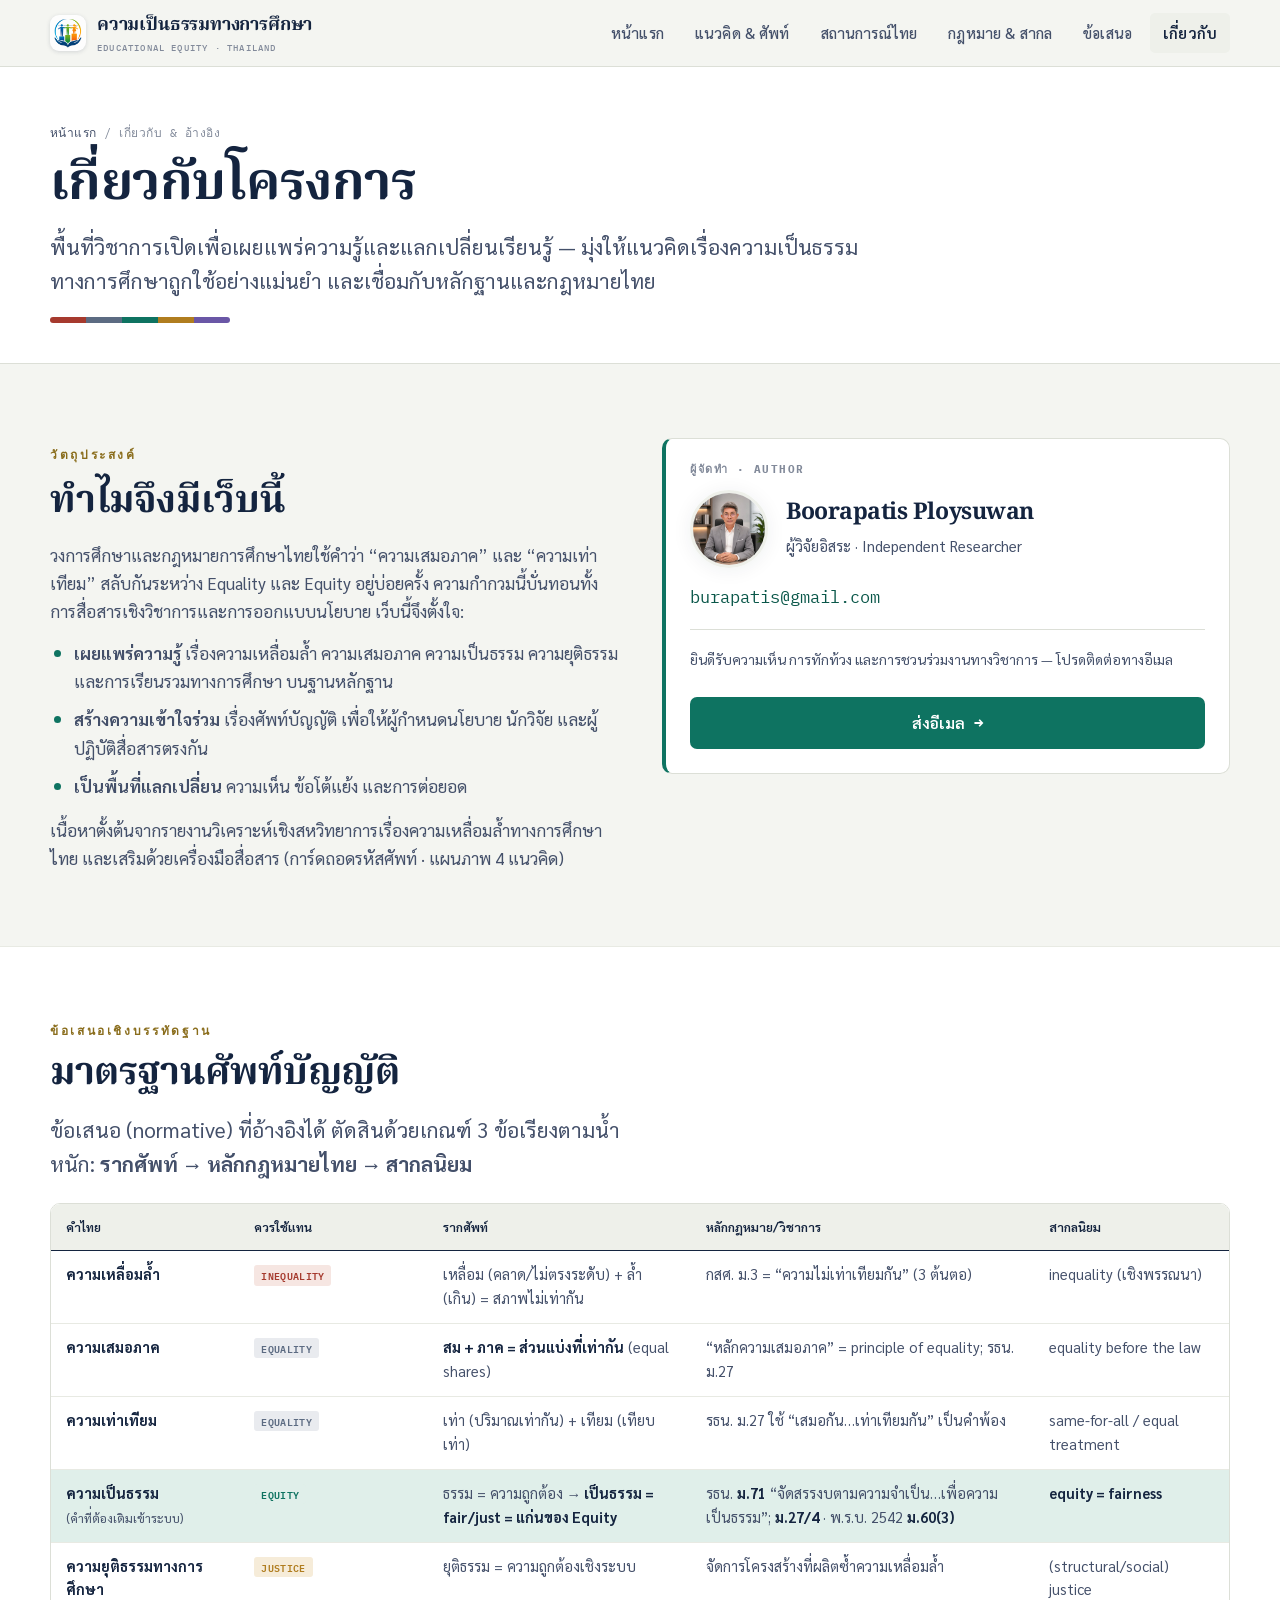
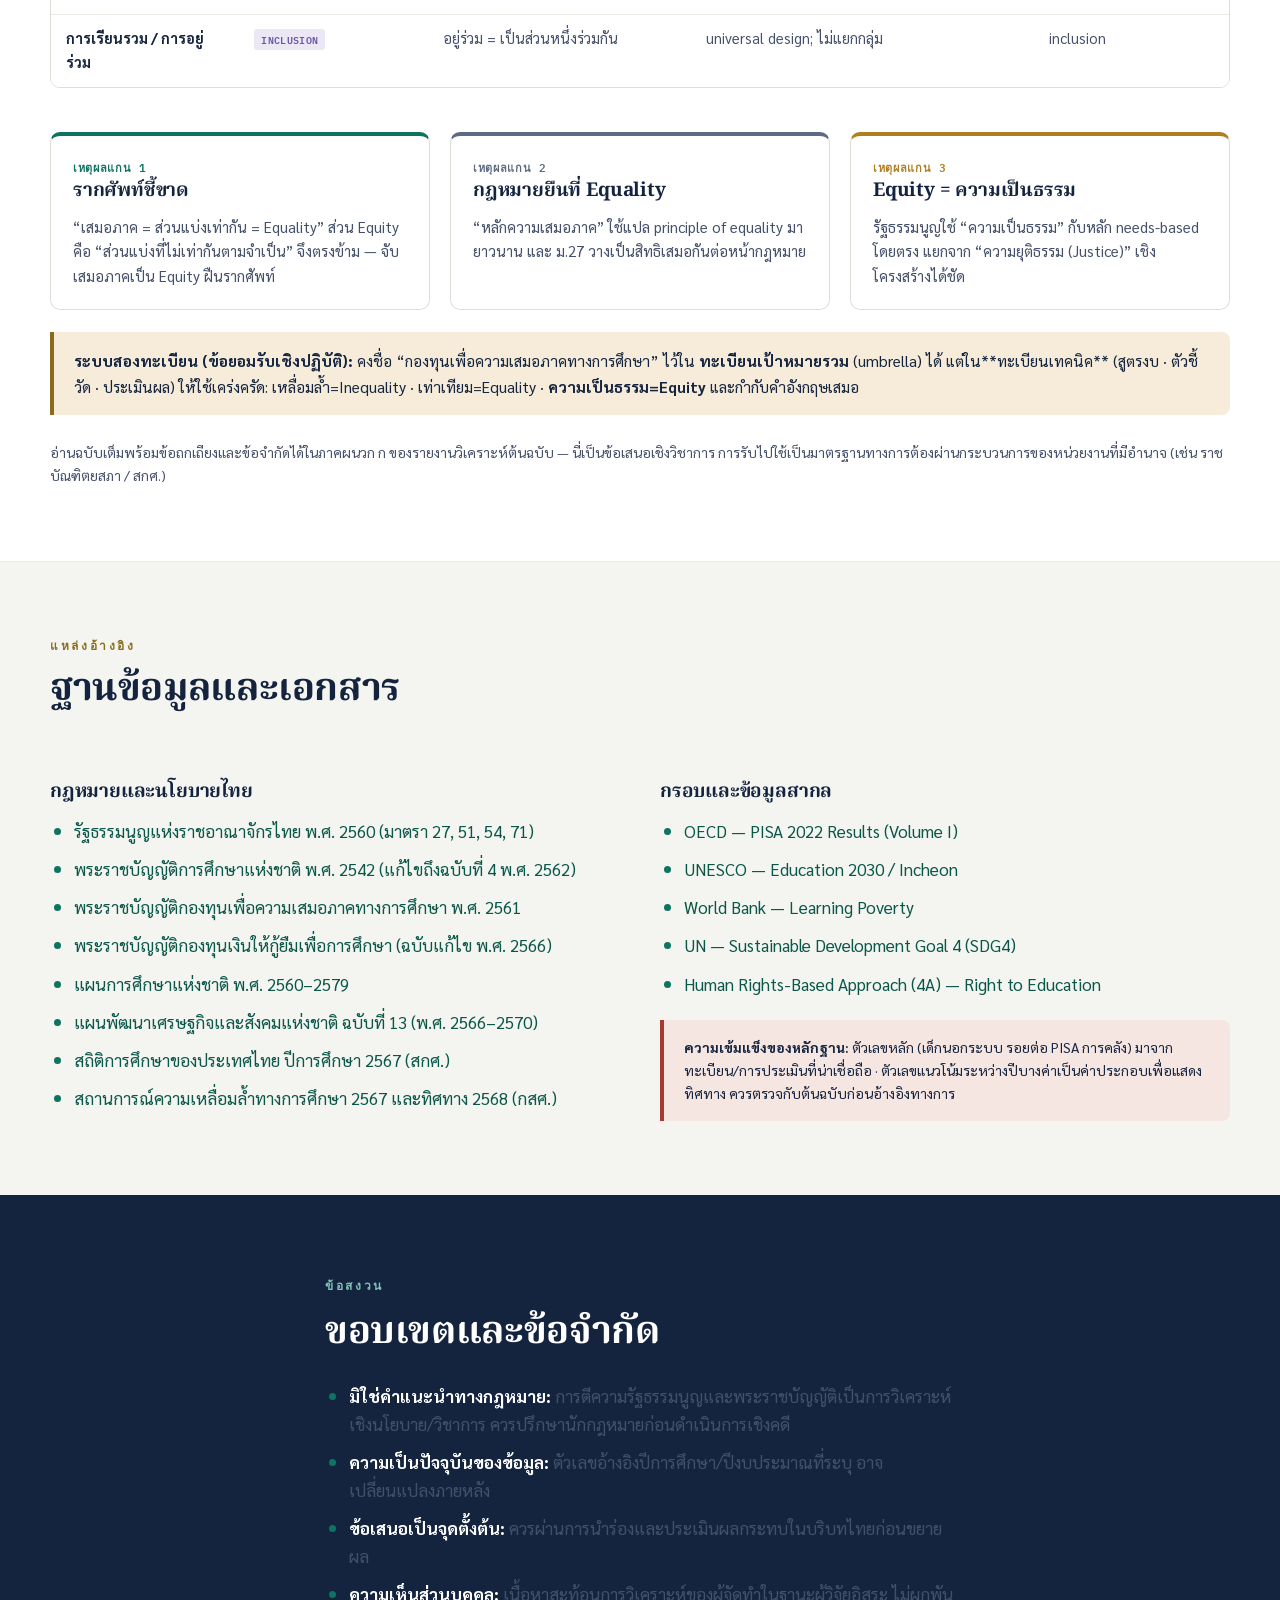
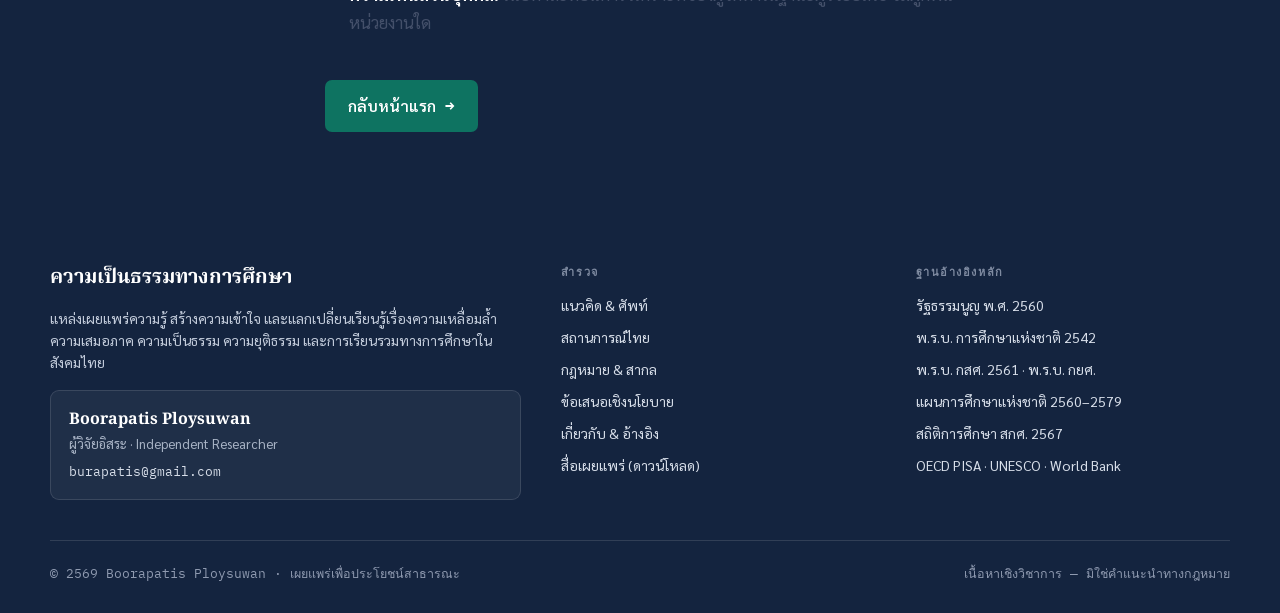
==== about.html @ fa8ed284 "Add downloadable media section and expand legal references. Include terminology decoder and four-con" ====
<!DOCTYPE html>
<html lang="th">
<head>
<meta charset="UTF-8">
<meta name="viewport" content="width=device-width, initial-scale=1.0">
<link rel="icon" type="image/png" href="assets/img/favicon.png">
<link rel="icon" type="image/png" href="assets/img/logo.png">
<title>เกี่ยวกับ &amp; อ้างอิง · ความเป็นธรรมทางการศึกษา</title>
<meta name="description" content="เกี่ยวกับโครงการ ผู้จัดทำ ข้อเสนอมาตรฐานศัพท์บัญญัติ แหล่งอ้างอิง และข้อสงวน">
<link rel="preconnect" href="https://fonts.googleapis.com">
<link rel="preconnect" href="https://fonts.gstatic.com" crossorigin>
<link href="https://fonts.googleapis.com/css2?family=Noto+Serif+Thai:wght@500;600;700&family=Sarabun:wght@400;500;600;700&family=IBM+Plex+Mono:wght@500;600&display=swap" rel="stylesheet">
<link rel="stylesheet" href="assets/css/styles.css">
<script>document.documentElement.classList.add('js');</script>
</head>
<body>

<header class="site-header">
  <div class="wrap nav">
    <a href="index.html" class="brand"><img class="brand-logo" src="assets/img/logo.png" alt="โลโก้ ความเป็นธรรมทางการศึกษา"><span>ความเป็นธรรมทางการศึกษา<small>Educational Equity · Thailand</small></span></a>
    <button class="nav-toggle" aria-label="เมนู" aria-expanded="false"><span></span><span></span><span></span></button>
    <ul class="nav-links">
      <li><a href="index.html">หน้าแรก</a></li>
      <li><a href="concepts.html">แนวคิด &amp; ศัพท์</a></li>
      <li><a href="situation.html">สถานการณ์ไทย</a></li>
      <li><a href="frameworks.html">กฎหมาย &amp; สากล</a></li>
      <li><a href="recommendations.html">ข้อเสนอ</a></li>
      <li><a href="about.html" class="active">เกี่ยวกับ</a></li>
    </ul>
  </div>
</header>

<section class="page-hero">
  <div class="wrap">
    <div class="crumbs"><a href="index.html">หน้าแรก</a> / เกี่ยวกับ &amp; อ้างอิง</div>
    <h1 style="margin-top:12px">เกี่ยวกับโครงการ</h1>
    <p class="lead" style="margin-top:14px;max-width:72ch">พื้นที่วิชาการเปิดเพื่อเผยแพร่ความรู้และแลกเปลี่ยนเรียนรู้ — มุ่งให้แนวคิดเรื่องความเป็นธรรมทางการศึกษาถูกใช้อย่างแม่นยำ และเชื่อมกับหลักฐานและกฎหมายไทย</p>
    <div class="spectrum"><i></i><i></i><i></i><i></i><i></i></div>
  </div>
</section>

<!-- PURPOSE + AUTHOR -->
<section class="section">
  <div class="wrap grid g-2" style="gap:44px;align-items:start">
    <div class="prose reveal">
      <span class="eyebrow">วัตถุประสงค์</span>
      <h2 class="mt-s">ทำไมจึงมีเว็บนี้</h2>
      <p>วงการศึกษาและกฎหมายการศึกษาไทยใช้คำว่า “ความเสมอภาค” และ “ความเท่าเทียม” สลับกันระหว่าง Equality และ Equity อยู่บ่อยครั้ง ความกำกวมนี้บั่นทอนทั้งการสื่อสารเชิงวิชาการและการออกแบบนโยบาย เว็บนี้จึงตั้งใจ:</p>
      <ul>
        <li><b>เผยแพร่ความรู้</b> เรื่องความเหลื่อมล้ำ ความเสมอภาค ความเป็นธรรม ความยุติธรรม และการเรียนรวมทางการศึกษา บนฐานหลักฐาน</li>
        <li><b>สร้างความเข้าใจร่วม</b> เรื่องศัพท์บัญญัติ เพื่อให้ผู้กำหนดนโยบาย นักวิจัย และผู้ปฏิบัติสื่อสารตรงกัน</li>
        <li><b>เป็นพื้นที่แลกเปลี่ยน</b> ความเห็น ข้อโต้แย้ง และการต่อยอด</li>
      </ul>
      <p>เนื้อหาตั้งต้นจากรายงานวิเคราะห์เชิงสหวิทยาการเรื่องความเหลื่อมล้ำทางการศึกษาไทย และเสริมด้วยเครื่องมือสื่อสาร (การ์ดถอดรหัสศัพท์ · แผนภาพ 4 แนวคิด)</p>
    </div>
    <div class="reveal">
      <div class="stat" style="border-left:4px solid var(--c-eqty)">
        <h4 style="font-family:var(--mono);font-size:11px;letter-spacing:.14em;text-transform:uppercase;color:var(--ink-faint)">ผู้จัดทำ · Author</h4>
        <div class="author-row" style="margin-top:14px">
          <img class="author-photo" src="assets/img/author.jpg" alt="Boorapatis Ploysuwan" width="132" height="132" loading="lazy">
          <div>
            <div class="num" style="font-size:23px">Boorapatis Ploysuwan</div>
            <p class="lbl" style="font-size:15px">ผู้วิจัยอิสระ · Independent Researcher</p>
          </div>
        </div>
        <p class="mt-s"><a href="mailto:burapatis@gmail.com" class="mono">burapatis@gmail.com</a></p>
        <div class="divider" style="margin:18px 0"></div>
        <p class="small muted">ยินดีรับความเห็น การทักท้วง และการชวนร่วมงานทางวิชาการ — โปรดติดต่อทางอีเมล</p>
        <a href="mailto:burapatis@gmail.com?subject=ความเห็นต่อเว็บความเป็นธรรมทางการศึกษา" class="btn btn-primary mt-m" style="width:100%;justify-content:center">ส่งอีเมล <span class="arrow">→</span></a>
      </div>
    </div>
  </div>
</section>

<!-- TERMINOLOGY STANDARD -->
<section class="section alt" id="terminology">
  <div class="wrap">
    <div class="head-block reveal"><span class="eyebrow">ข้อเสนอเชิงบรรทัดฐาน</span><h2>มาตรฐานศัพท์บัญญัติ</h2>
      <p class="lead">ข้อเสนอ (normative) ที่อ้างอิงได้ ตัดสินด้วยเกณฑ์ 3 ข้อเรียงตามน้ำหนัก: <b>รากศัพท์ → หลักกฎหมายไทย → สากลนิยม</b></p></div>

    <div class="table-wrap reveal mt-m">
      <table class="data">
        <thead><tr><th style="width:16%">คำไทย</th><th style="width:16%">ควรใช้แทน</th><th>รากศัพท์</th><th>หลักกฎหมาย/วิชาการ</th><th>สากลนิยม</th></tr></thead>
        <tbody>
          <tr><td><b>ความเหลื่อมล้ำ</b></td><td><span class="chip" style="background:var(--c-ineq-bg);color:var(--c-ineq)">INEQUALITY</span></td><td>เหลื่อม (คลาด/ไม่ตรงระดับ) + ล้ำ (เกิน) = สภาพไม่เท่ากัน</td><td>กสศ. ม.3 = “ความไม่เท่าเทียมกัน” (3 ต้นตอ)</td><td>inequality (เชิงพรรณนา)</td></tr>
          <tr><td><b>ความเสมอภาค</b></td><td><span class="chip" style="background:var(--c-eqal-bg);color:var(--c-eqal)">EQUALITY</span></td><td><b>สม + ภาค = ส่วนแบ่งที่เท่ากัน</b> (equal shares)</td><td>“หลักความเสมอภาค” = principle of equality; รธน. ม.27</td><td>equality before the law</td></tr>
          <tr><td><b>ความเท่าเทียม</b></td><td><span class="chip" style="background:var(--c-eqal-bg);color:var(--c-eqal)">EQUALITY</span></td><td>เท่า (ปริมาณเท่ากัน) + เทียม (เทียบเท่า)</td><td>รธน. ม.27 ใช้ “เสมอกัน…เท่าเทียมกัน” เป็นคำพ้อง</td><td>same-for-all / equal treatment</td></tr>
          <tr style="background:var(--c-eqty-bg)"><td><b>ความเป็นธรรม</b><br><span class="xsmall muted">(คำที่ต้องเติมเข้าระบบ)</span></td><td><span class="chip s">EQUITY</span></td><td>ธรรม = ความถูกต้อง → <b>เป็นธรรม = fair/just = แก่นของ Equity</b></td><td>รธน. <b>ม.71</b> “จัดสรรงบตามความจำเป็น…เพื่อความเป็นธรรม”; <b>ม.27/4</b> · พ.ร.บ. 2542 <b>ม.60(3)</b></td><td><b>equity = fairness</b></td></tr>
          <tr><td><b>ความยุติธรรมทางการศึกษา</b></td><td><span class="chip" style="background:var(--c-just-bg);color:var(--c-just)">JUSTICE</span></td><td>ยุติธรรม = ความถูกต้องเชิงระบบ</td><td>จัดการโครงสร้างที่ผลิตซ้ำความเหลื่อมล้ำ</td><td>(structural/social) justice</td></tr>
          <tr><td><b>การเรียนรวม / การอยู่ร่วม</b></td><td><span class="chip" style="background:var(--c-incl-bg);color:var(--c-incl)">INCLUSION</span></td><td>อยู่ร่วม = เป็นส่วนหนึ่งร่วมกัน</td><td>universal design; ไม่แยกกลุ่ม</td><td>inclusion</td></tr>
        </tbody>
      </table>
    </div>

    <div class="grid g-3 mt-l" style="gap:20px">
      <div class="concept-card reveal" style="border-top-color:var(--c-eqty)"><span class="tag" style="color:var(--c-eqty)">เหตุผลแกน 1</span><h3 style="font-size:19px">รากศัพท์ชี้ขาด</h3><p>“เสมอภาค = ส่วนแบ่งเท่ากัน = Equality” ส่วน Equity คือ “ส่วนแบ่งที่ไม่เท่ากันตามจำเป็น” จึงตรงข้าม — จับเสมอภาคเป็น Equity ฝืนรากศัพท์</p></div>
      <div class="concept-card reveal" style="border-top-color:var(--c-eqal)"><span class="tag" style="color:var(--c-eqal)">เหตุผลแกน 2</span><h3 style="font-size:19px">กฎหมายยืนที่ Equality</h3><p>“หลักความเสมอภาค” ใช้แปล principle of equality มายาวนาน และ ม.27 วางเป็นสิทธิเสมอกันต่อหน้ากฎหมาย</p></div>
      <div class="concept-card reveal" style="border-top-color:var(--c-just)"><span class="tag" style="color:var(--c-just)">เหตุผลแกน 3</span><h3 style="font-size:19px">Equity = ความเป็นธรรม</h3><p>รัฐธรรมนูญใช้ “ความเป็นธรรม” กับหลัก needs-based โดยตรง แยกจาก “ความยุติธรรม (Justice)” เชิงโครงสร้างได้ชัด</p></div>
    </div>

    <div class="callout reveal mt-l"><b>ระบบสองทะเบียน (ข้อยอมรับเชิงปฏิบัติ):</b> คงชื่อ “กองทุนเพื่อความเสมอภาคทางการศึกษา” ไว้ใน <b>ทะเบียนเป้าหมายรวม</b> (umbrella) ได้ แต่ใน**ทะเบียนเทคนิค** (สูตรงบ · ตัวชี้วัด · ประเมินผล) ให้ใช้เคร่งครัด: เหลื่อมล้ำ=Inequality · เท่าเทียม=Equality · <b>ความเป็นธรรม=Equity</b> และกำกับคำอังกฤษเสมอ</div>
    <p class="small muted reveal mt-m">อ่านฉบับเต็มพร้อมข้อถกเถียงและข้อจำกัดได้ในภาคผนวก ก ของรายงานวิเคราะห์ต้นฉบับ — นี่เป็นข้อเสนอเชิงวิชาการ การรับไปใช้เป็นมาตรฐานทางการต้องผ่านกระบวนการของหน่วยงานที่มีอำนาจ (เช่น ราชบัณฑิตยสภา / สกศ.)</p>
  </div>
</section>

<!-- REFERENCES -->
<section class="section" id="references">
  <div class="wrap">
    <div class="head-block reveal"><span class="eyebrow">แหล่งอ้างอิง</span><h2>ฐานข้อมูลและเอกสาร</h2></div>
    <div class="grid g-2 mt-l" style="gap:40px;align-items:start">
      <div class="prose reveal">
        <h4>กฎหมายและนโยบายไทย</h4>
        <ul>
          <li><a href="https://www.ratchakitcha.soc.go.th/DATA/PDF/2560/A/040/1.PDF" target="_blank" rel="noopener">รัฐธรรมนูญแห่งราชอาณาจักรไทย พ.ศ. 2560 (มาตรา 27, 51, 54, 71)</a></li><li><a href="assets/docs/national-education-act-2542.pdf" target="_blank" rel="noopener">พระราชบัญญัติการศึกษาแห่งชาติ พ.ศ. 2542 (แก้ไขถึงฉบับที่ 4 พ.ศ. 2562)</a></li>
          <li><a href="assets/docs/eef-act-2561.pdf" target="_blank" rel="noopener">พระราชบัญญัติกองทุนเพื่อความเสมอภาคทางการศึกษา พ.ศ. 2561</a></li>
          <li><a href="assets/docs/student-loan-act.pdf" target="_blank" rel="noopener">พระราชบัญญัติกองทุนเงินให้กู้ยืมเพื่อการศึกษา (ฉบับแก้ไข พ.ศ. 2566)</a></li>
          <li><a href="assets/docs/national-education-plan-2560-2579.pdf" target="_blank" rel="noopener">แผนการศึกษาแห่งชาติ พ.ศ. 2560–2579</a></li>
          <li><a href="assets/docs/national-plan-13-2566-2570.pdf" target="_blank" rel="noopener">แผนพัฒนาเศรษฐกิจและสังคมแห่งชาติ ฉบับที่ 13 (พ.ศ. 2566–2570)</a></li>
          <li><a href="assets/docs/education-statistics-2567.pdf" target="_blank" rel="noopener">สถิติการศึกษาของประเทศไทย ปีการศึกษา 2567 (สกศ.)</a></li>
          <li><a href="assets/docs/inequality-situation-2567.pdf" target="_blank" rel="noopener">สถานการณ์ความเหลื่อมล้ำทางการศึกษา 2567 และทิศทาง 2568 (กสศ.)</a></li>
        </ul>
      </div>
      <div class="prose reveal">
        <h4>กรอบและข้อมูลสากล</h4>
        <ul>
          <li><a href="https://www.oecd.org/en/publications/pisa-2022-results-volume-i_53f23881-en.html" target="_blank" rel="noopener">OECD — PISA 2022 Results (Volume I)</a></li>
          <li><a href="https://www.unesco.org/sdg4education2030/en/about-us" target="_blank" rel="noopener">UNESCO — Education 2030 / Incheon</a></li>
          <li><a href="https://www.worldbank.org/en/topic/education/brief/what-is-learning-poverty" target="_blank" rel="noopener">World Bank — Learning Poverty</a></li>
          <li><a href="https://sdgs.un.org/goals/goal4" target="_blank" rel="noopener">UN — Sustainable Development Goal 4 (SDG4)</a></li>
          <li><a href="https://www.right-to-education.org/" target="_blank" rel="noopener">Human Rights-Based Approach (4A) — Right to Education</a></li>
        </ul>
        <div class="callout ineq" style="margin-top:22px;font-size:14px"><b>ความเข้มแข็งของหลักฐาน:</b> ตัวเลขหลัก (เด็กนอกระบบ รอยต่อ PISA การคลัง) มาจากทะเบียน/การประเมินที่น่าเชื่อถือ · ตัวเลขแนวโน้มระหว่างปีบางค่าเป็นค่าประกอบเพื่อแสดงทิศทาง ควรตรวจกับต้นฉบับก่อนอ้างอิงทางการ</div>
      </div>
    </div>
  </div>
</section>

<!-- DISCLAIMER -->
<section class="section ink">
  <div class="wrap reveal maxw" style="margin-inline:auto">
    <span class="eyebrow">ข้อสงวน</span>
    <h2 class="mt-s" style="color:#fff">ขอบเขตและข้อจำกัด</h2>
    <div class="prose mt-m" style="color:#c3ccdb">
      <ul style="color:#c3ccdb">
        <li><b style="color:#fff">มิใช่คำแนะนำทางกฎหมาย:</b> การตีความรัฐธรรมนูญและพระราชบัญญัติเป็นการวิเคราะห์เชิงนโยบาย/วิชาการ ควรปรึกษานักกฎหมายก่อนดำเนินการเชิงคดี</li>
        <li><b style="color:#fff">ความเป็นปัจจุบันของข้อมูล:</b> ตัวเลขอ้างอิงปีการศึกษา/ปีงบประมาณที่ระบุ อาจเปลี่ยนแปลงภายหลัง</li>
        <li><b style="color:#fff">ข้อเสนอเป็นจุดตั้งต้น:</b> ควรผ่านการนำร่องและประเมินผลกระทบในบริบทไทยก่อนขยายผล</li>
        <li><b style="color:#fff">ความเห็นส่วนบุคคล:</b> เนื้อหาสะท้อนการวิเคราะห์ของผู้จัดทำในฐานะผู้วิจัยอิสระ ไม่ผูกพันหน่วยงานใด</li>
      </ul>
    </div>
    <a href="index.html" class="btn btn-primary mt-l">กลับหน้าแรก <span class="arrow">→</span></a>
  </div>
</section>

<footer class="site-footer">
  <div class="wrap">
    <div class="footer-grid">
      <div><div class="brand-f">ความเป็นธรรมทางการศึกษา</div><p>แหล่งเผยแพร่ความรู้ สร้างความเข้าใจ และแลกเปลี่ยนเรียนรู้เรื่องความเหลื่อมล้ำ ความเสมอภาค ความเป็นธรรม ความยุติธรรม และการเรียนรวมทางการศึกษาในสังคมไทย</p><div class="foot-author"><div class="nm">Boorapatis Ploysuwan</div><div class="rl">ผู้วิจัยอิสระ · Independent Researcher</div><a href="mailto:burapatis@gmail.com">burapatis@gmail.com</a></div></div>
      <div><h5>สำรวจ</h5><ul><li><a href="concepts.html">แนวคิด &amp; ศัพท์</a></li><li><a href="situation.html">สถานการณ์ไทย</a></li><li><a href="frameworks.html">กฎหมาย &amp; สากล</a></li><li><a href="recommendations.html">ข้อเสนอเชิงนโยบาย</a></li><li><a href="about.html">เกี่ยวกับ &amp; อ้างอิง</a></li><li><a href="concepts.html#downloads">สื่อเผยแพร่ (ดาวน์โหลด)</a></li></ul></div>
      <div><h5>ฐานอ้างอิงหลัก</h5><ul><li><a href="https://www.ratchakitcha.soc.go.th/DATA/PDF/2560/A/040/1.PDF" target="_blank" rel="noopener">รัฐธรรมนูญ พ.ศ. 2560</a></li><li><a href="assets/docs/national-education-act-2542.pdf" target="_blank" rel="noopener">พ.ร.บ. การศึกษาแห่งชาติ 2542</a></li><li><a href="assets/docs/eef-act-2561.pdf" target="_blank" rel="noopener">พ.ร.บ. กสศ. 2561</a> · <a href="assets/docs/student-loan-act.pdf" target="_blank" rel="noopener">พ.ร.บ. กยศ.</a></li><li><a href="assets/docs/national-education-plan-2560-2579.pdf" target="_blank" rel="noopener">แผนการศึกษาแห่งชาติ 2560–2579</a></li><li><a href="assets/docs/education-statistics-2567.pdf" target="_blank" rel="noopener">สถิติการศึกษา สกศ. 2567</a></li><li><a href="https://www.oecd.org/en/publications/pisa-2022-results-volume-i_53f23881-en.html" target="_blank" rel="noopener">OECD PISA</a> · <a href="https://www.unesco.org/sdg4education2030/en/about-us" target="_blank" rel="noopener">UNESCO</a> · <a href="https://www.worldbank.org/en/topic/education/brief/what-is-learning-poverty" target="_blank" rel="noopener">World Bank</a></li></ul></div>
    </div>
    <div class="footer-bottom"><span>© <span id="year">2568</span> Boorapatis Ploysuwan · เผยแพร่เพื่อประโยชน์สาธารณะ</span><span>เนื้อหาเชิงวิชาการ — มิใช่คำแนะนำทางกฎหมาย</span></div>
  </div>
</footer>

<button class="backtop" aria-label="กลับขึ้นบน">↑</button>
<script src="assets/js/main.js"></script>
</body>
</html>
---- assets/css/styles.css ----
/* =====================================================================
   ความเป็นธรรมทางการศึกษา — Educational Equity Thailand
   Design system · Boorapatis Ploysuwan
   ===================================================================== */

:root{
  /* surfaces */
  --paper:#f4f5f1;
  --paper-2:#ffffff;
  --paper-3:#eef0ea;
  --ink:#14243f;
  --ink-soft:#44506a;
  --ink-faint:#828a9a;
  --line:#dcdfd7;
  --line-soft:#e8eae3;

  /* concept spectrum */
  --c-ineq:#a63a2e;   --c-ineq-bg:#f6e6e2;
  --c-eqal:#5c6b82;   --c-eqal-bg:#e9ebef;
  --c-eqty:#0e7361;   --c-eqty-bg:#e0efea;
  --c-just:#b07d1f;   --c-just-bg:#f6ecd9;
  --c-incl:#6a57a6;   --c-incl-bg:#ece7f5;

  /* brand action */
  --brand:#0e7361;
  --brand-dk:#0a5749;
  --gold:#8a6d1c;

  /* type */
  --serif:"Noto Serif Thai", Georgia, serif;
  --sans:"Sarabun", system-ui, -apple-system, sans-serif;
  --mono:"IBM Plex Mono", ui-monospace, monospace;

  --wrap:1180px;
  --radius:6px;
  --shadow:0 2px 20px rgba(20,36,63,.07);
  --shadow-lg:0 12px 44px rgba(20,36,63,.13);
}

*{ box-sizing:border-box; margin:0; padding:0; }
html{ scroll-behavior:smooth; }
body{
  font-family:var(--sans); color:var(--ink); background:var(--paper);
  line-height:1.65; font-size:17px; -webkit-font-smoothing:antialiased;
  text-rendering:optimizeLegibility;
}
img,svg{ max-width:100%; display:block; }
a{ color:var(--brand-dk); text-decoration:none; }
a:hover{ text-decoration:underline; }

/* ---------- layout ---------- */
.wrap{ width:var(--wrap); max-width:calc(100% - 44px); margin-inline:auto; }
.section{ padding:74px 0; }
.section.tight{ padding:48px 0; }
.section.alt{ background:var(--paper-2); border-block:1px solid var(--line-soft); }
.section.ink{ background:var(--ink); color:#eef1f6; }
.section.ink .eyebrow{ color:#7fc3b6; }

.grid{ display:grid; gap:24px; }
.g-2{ grid-template-columns:repeat(2,1fr); }
.g-3{ grid-template-columns:repeat(3,1fr); }
.g-4{ grid-template-columns:repeat(4,1fr); }
.center{ text-align:center; }
.mt-s{ margin-top:14px; } .mt-m{ margin-top:26px; } .mt-l{ margin-top:44px; }
.maxw{ max-width:70ch; } .maxw.center{ margin-inline:auto; }

/* ---------- typography ---------- */
.eyebrow{
  font-family:var(--mono); font-size:12px; font-weight:600; letter-spacing:.22em;
  text-transform:uppercase; color:var(--gold);
}
h1,h2,h3,h4{ font-family:var(--serif); font-weight:700; color:var(--ink); line-height:1.18; letter-spacing:-.01em; }
.section.ink h1,.section.ink h2,.section.ink h3{ color:#fff; }
h1{ font-size:clamp(32px,5vw,52px); }
h2{ font-size:clamp(26px,3.4vw,38px); }
h3{ font-size:clamp(20px,2.2vw,25px); }
h4{ font-size:19px; }
.lead{ font-size:clamp(18px,2vw,21px); color:var(--ink-soft); line-height:1.6; }
.muted{ color:var(--ink-soft); }
.small{ font-size:14px; } .xsmall{ font-size:12.5px; }
strong,b{ font-weight:700; color:inherit; }
.kw{ font-family:var(--serif); font-weight:600; }
.mono{ font-family:var(--mono); }

/* ---------- spectrum motif (signature) ---------- */
.spectrum{ display:flex; height:6px; width:100%; border-radius:3px; overflow:hidden; }
.spectrum i{ flex:1; display:block; }
.spectrum i:nth-child(1){ background:var(--c-ineq); }
.spectrum i:nth-child(2){ background:var(--c-eqal); }
.spectrum i:nth-child(3){ background:var(--c-eqty); }
.spectrum i:nth-child(4){ background:var(--c-just); }
.spectrum i:nth-child(5){ background:var(--c-incl); }
.spectrum.slim{ height:4px; }

/* ---------- header / nav ---------- */
.site-header{
  position:sticky; top:0; z-index:60;
  background:rgba(244,245,241,.85); backdrop-filter:blur(12px);
  border-bottom:1px solid var(--line);
}
.nav{ display:flex; align-items:center; justify-content:space-between; height:66px; }
.brand{ display:flex; align-items:center; gap:11px; color:var(--ink); font-family:var(--serif);
  font-weight:700; font-size:18px; letter-spacing:-.01em; }
.brand:hover{ text-decoration:none; }
.brand .mark{ width:30px; height:30px; border-radius:7px; background:var(--ink);
  display:grid; place-items:center; flex:none; }
.brand .mark span{ display:block; width:15px; height:15px; }
.brand .mark .spectrum{ height:15px; border-radius:3px; }
.brand-logo{ width:36px; height:36px; border-radius:8px; flex:none; object-fit:contain; background:#fff; }
.author-photo{ width:132px; height:132px; border-radius:14px; object-fit:cover; border:3px solid var(--paper-3); box-shadow:var(--shadow); flex:none; }
.author-row{ display:flex; gap:18px; align-items:center; }
.dl-row{ display:flex; flex-wrap:wrap; gap:8px; margin-top:auto; padding-top:16px; }
.dl-btn{ font-family:var(--mono); font-size:12.5px; font-weight:600; padding:9px 15px; border-radius:6px;
  background:var(--brand); color:#fff; border:1.5px solid var(--brand); transition:.18s; }
.dl-btn:hover{ background:var(--brand-dk); border-color:var(--brand-dk); text-decoration:none; transform:translateY(-1px); }
.dl-btn.ghost{ background:transparent; color:var(--ink-soft); border-color:var(--line); }
.dl-btn.ghost:hover{ border-color:var(--ink); color:var(--ink); background:var(--paper-2); }
.brand small{ display:block; font-family:var(--mono); font-size:8.5px; letter-spacing:.14em;
  color:var(--ink-faint); font-weight:500; text-transform:uppercase; margin-top:1px; }
.nav-links{ display:flex; align-items:center; gap:5px; list-style:none; }
.nav-links a{ display:block; padding:8px 13px; border-radius:5px; color:var(--ink-soft);
  font-size:15px; font-weight:500; letter-spacing:.01em; }
.nav-links a:hover{ background:var(--paper-3); color:var(--ink); text-decoration:none; }
.nav-links a.active{ color:var(--ink); font-weight:600; background:var(--paper-3); }
.nav-toggle{ display:none; background:none; border:1px solid var(--line); border-radius:6px;
  width:42px; height:38px; cursor:pointer; }
.nav-toggle span{ display:block; width:18px; height:2px; background:var(--ink); margin:3px auto; transition:.25s; }

/* ---------- buttons ---------- */
.btn{ display:inline-flex; align-items:center; gap:9px; font-family:var(--sans); font-weight:600;
  font-size:15.5px; padding:12px 22px; border-radius:7px; border:1.5px solid transparent;
  cursor:pointer; transition:.2s; }
.btn:hover{ text-decoration:none; transform:translateY(-1px); }
.btn-primary{ background:var(--brand); color:#fff; }
.btn-primary:hover{ background:var(--brand-dk); color:#fff; }
.btn-ghost{ background:transparent; color:var(--ink); border-color:var(--line); }
.btn-ghost:hover{ border-color:var(--ink); background:var(--paper-2); }
.btn .arrow{ font-family:var(--mono); }

/* ---------- hero ---------- */
.hero{ position:relative; padding:82px 0 68px; overflow:hidden; }
.hero-grid{ display:grid; grid-template-columns:1.15fr .85fr; gap:52px; align-items:center; }
.hero h1{ margin-top:16px; }
.hero .lead{ margin-top:20px; max-width:56ch; }
.hero-cta{ display:flex; gap:14px; margin-top:32px; flex-wrap:wrap; }
.hero-spectrum{ max-width:340px; margin-top:26px; }
.hero-spectrum .labels{ display:flex; justify-content:space-between; margin-top:8px;
  font-family:var(--mono); font-size:9.5px; letter-spacing:.03em; color:var(--ink-faint); }

/* hero side visual */
.hero-card{ background:var(--paper-2); border:1px solid var(--line); border-radius:12px;
  box-shadow:var(--shadow-lg); padding:26px; }
.hero-card h4{ font-family:var(--mono); font-size:11px; letter-spacing:.16em; text-transform:uppercase;
  color:var(--ink-faint); font-weight:600; }
.figrow{ display:flex; align-items:flex-end; justify-content:space-around; height:150px; margin:18px 0 6px; }

/* ---------- eyebrow-head block ---------- */
.head-block{ max-width:66ch; }
.head-block .eyebrow{ display:block; margin-bottom:12px; }
.head-block h2 + .lead{ margin-top:16px; }

/* ---------- concept cards ---------- */
.concept-card{ background:var(--paper-2); border:1px solid var(--line); border-radius:10px;
  padding:22px 22px 20px; border-top:4px solid var(--ink); transition:.2s; height:100%;
  display:flex; flex-direction:column; }
.concept-card:hover{ box-shadow:var(--shadow); transform:translateY(-2px); }
.concept-card .tag{ font-family:var(--mono); font-size:11px; font-weight:600; letter-spacing:.06em; }
.concept-card h3{ margin-top:4px; font-size:22px; }
.concept-card .en{ font-family:var(--mono); font-size:12.5px; font-weight:600; margin-top:2px; }
.concept-card p{ margin-top:12px; font-size:15px; color:var(--ink-soft); }
.concept-card .rule{ margin-top:auto; padding-top:14px; font-size:13px; }
.concept-card .rule b{ font-family:var(--mono); font-size:11px; text-transform:uppercase; letter-spacing:.08em; }
.c-ineq{ border-top-color:var(--c-ineq); } .c-ineq .tag,.c-ineq .en{ color:var(--c-ineq); }
.c-eqal{ border-top-color:var(--c-eqal); } .c-eqal .tag,.c-eqal .en{ color:var(--c-eqal); }
.c-eqty{ border-top-color:var(--c-eqty); } .c-eqty .tag,.c-eqty .en{ color:var(--c-eqty); }
.c-just{ border-top-color:var(--c-just); } .c-just .tag,.c-just .en{ color:var(--c-just); }
.c-incl{ border-top-color:var(--c-incl); } .c-incl .tag,.c-incl .en{ color:var(--c-incl); }

/* ---------- stat cards ---------- */
.stat{ background:var(--paper-2); border:1px solid var(--line); border-radius:10px; padding:24px; }
.section.ink .stat{ background:rgba(255,255,255,.05); border-color:rgba(255,255,255,.14); }
.stat .num{ font-family:var(--serif); font-weight:700; font-size:clamp(34px,4.4vw,46px);
  line-height:1; color:var(--ink); letter-spacing:-.02em; }
.section.ink .stat .num{ color:#fff; }
.stat .num .unit{ font-size:.5em; font-weight:600; color:var(--ink-soft); margin-left:3px; }
.section.ink .stat .num .unit{ color:#b9c4d4; }
.stat .lbl{ margin-top:10px; font-size:14.5px; color:var(--ink-soft); line-height:1.5; }
.section.ink .stat .lbl{ color:#c3ccdb; }
.stat .src{ margin-top:8px; font-family:var(--mono); font-size:10.5px; color:var(--ink-faint); }
.stat.accent-ineq{ border-left:4px solid var(--c-ineq); }
.stat.accent-eqty{ border-left:4px solid var(--c-eqty); }
.stat.accent-just{ border-left:4px solid var(--c-just); }
.stat.accent-incl{ border-left:4px solid var(--c-incl); }

/* ---------- prose blocks ---------- */
.prose p{ margin-top:16px; color:var(--ink-soft); }
.prose p:first-child{ margin-top:0; }
.prose h3{ margin-top:34px; }
.prose h4{ margin-top:24px; }
.prose ul{ margin-top:14px; padding-left:0; list-style:none; }
.prose ul li{ position:relative; padding-left:24px; margin-top:10px; color:var(--ink-soft); }
.prose ul li::before{ content:""; position:absolute; left:4px; top:11px; width:7px; height:7px;
  border-radius:50%; background:var(--brand); }
.callout{ border-left:4px solid var(--gold); background:var(--c-just-bg); padding:16px 20px;
  border-radius:0 8px 8px 0; margin-top:22px; font-size:15.5px; }
.callout.eqty{ border-color:var(--c-eqty); background:var(--c-eqty-bg); }
.callout.ineq{ border-color:var(--c-ineq); background:var(--c-ineq-bg); }
.callout b{ color:var(--ink); }

/* ---------- tables ---------- */
.table-wrap{ overflow-x:auto; margin-top:22px; border:1px solid var(--line); border-radius:10px; }
table.data{ width:100%; border-collapse:collapse; font-size:14.5px; background:var(--paper-2); min-width:560px; }
table.data th{ text-align:left; padding:13px 15px; background:var(--paper-3); color:var(--ink);
  font-weight:600; font-size:12.5px; border-bottom:1.5px solid var(--ink); }
table.data td{ padding:12px 15px; border-bottom:1px solid var(--line-soft); color:var(--ink-soft);
  vertical-align:top; }
table.data tr:last-child td{ border-bottom:none; }
table.data td b{ color:var(--ink); }
.chip{ display:inline-block; font-family:var(--mono); font-size:10px; font-weight:600; padding:2px 7px;
  border-radius:3px; letter-spacing:.03em; }
.chip.s{ background:var(--c-eqty-bg); color:var(--c-eqty); }
.chip.w{ background:var(--c-just-bg); color:var(--c-just); }

/* ---------- decoder (interactive) ---------- */
.decoder{ background:var(--paper-2); border:1px solid var(--line); border-radius:12px; overflow:hidden; }
.decoder-tabs{ display:flex; flex-wrap:wrap; gap:2px; padding:10px; background:var(--paper-3);
  border-bottom:1px solid var(--line); }
.decoder-tab{ flex:1; min-width:120px; font-family:var(--sans); font-weight:600; font-size:14px;
  padding:10px 12px; border:none; background:transparent; border-radius:6px; cursor:pointer;
  color:var(--ink-soft); border-bottom:3px solid transparent; transition:.15s; }
.decoder-tab:hover{ background:var(--paper-2); }
.decoder-tab.active{ background:var(--paper-2); color:var(--ink); box-shadow:var(--shadow); }
.decoder-tab .en{ display:block; font-family:var(--mono); font-size:10px; font-weight:600; opacity:.75; }
.decoder-panel{ padding:28px; display:none; }
.decoder-panel.active{ display:block; animation:fade .3s ease; }
.decoder-panel .dp-th{ font-family:var(--serif); font-size:28px; font-weight:700; }
.decoder-panel .dp-en{ font-family:var(--mono); font-weight:600; font-size:14px; margin-top:2px; }
.decoder-panel .dp-grid{ display:grid; grid-template-columns:repeat(3,1fr); gap:18px; margin-top:20px; }
.dp-cell{ background:var(--paper); border-radius:8px; padding:15px 16px; }
.dp-cell h5{ font-family:var(--mono); font-size:10.5px; letter-spacing:.1em; text-transform:uppercase;
  color:var(--ink-faint); font-weight:600; margin-bottom:7px; }
.dp-cell p{ font-size:14.5px; color:var(--ink-soft); }
.tab-ineq.active{ border-bottom-color:var(--c-ineq); } .tab-ineq.active .en{ color:var(--c-ineq); }
.tab-eqal.active{ border-bottom-color:var(--c-eqal); } .tab-eqal.active .en{ color:var(--c-eqal); }
.tab-eqty.active{ border-bottom-color:var(--c-eqty); } .tab-eqty.active .en{ color:var(--c-eqty); }
.tab-just.active{ border-bottom-color:var(--c-just); } .tab-just.active .en{ color:var(--c-just); }
.tab-incl.active{ border-bottom-color:var(--c-incl); } .tab-incl.active .en{ color:var(--c-incl); }

/* ---------- charts (svg/bar) ---------- */
.chart{ background:var(--paper-2); border:1px solid var(--line); border-radius:10px; padding:22px 24px; }
.chart h4{ font-family:var(--sans); font-weight:700; font-size:16px; }
.chart .cap{ font-size:13px; color:var(--ink-faint); margin-top:3px; }
.bars{ margin-top:20px; display:flex; flex-direction:column; gap:13px; }
.bar-row{ display:grid; grid-template-columns:130px 1fr 58px; align-items:center; gap:12px; font-size:13.5px; }
.bar-row .name{ color:var(--ink-soft); text-align:right; }
.bar-row .track{ background:var(--paper-3); border-radius:5px; height:22px; overflow:hidden; }
.bar-row .fill{ height:100%; border-radius:5px; width:0; transition:width 1.1s cubic-bezier(.2,.7,.3,1); }
.bar-row .val{ font-family:var(--mono); font-weight:600; font-size:13px; color:var(--ink); }
.bar-row.hl .name{ color:var(--ink); font-weight:700; }

/* ---------- timeline / layers ---------- */
.layers{ display:flex; flex-direction:column; gap:0; margin-top:26px; border-left:2px solid var(--line); }
.layer{ position:relative; padding:0 0 30px 30px; }
.layer::before{ content:""; position:absolute; left:-9px; top:3px; width:16px; height:16px;
  border-radius:50%; background:var(--paper); border:3px solid var(--brand); }
.layer:last-child{ padding-bottom:0; }
.layer .yr{ font-family:var(--mono); font-size:12px; font-weight:600; color:var(--gold); letter-spacing:.05em; }
.layer h4{ font-family:var(--serif); margin-top:2px; }
.layer p{ font-size:14.5px; color:var(--ink-soft); margin-top:6px; }

/* ---------- footer ---------- */
.site-footer{ background:var(--ink); color:#c3ccdb; padding:56px 0 30px; }
.site-footer a{ color:#d7dee9; }
.footer-grid{ display:grid; grid-template-columns:1.5fr 1fr 1fr; gap:40px; }
.site-footer h5{ font-family:var(--mono); font-size:11px; letter-spacing:.14em; text-transform:uppercase;
  color:#7f8ba1; font-weight:600; margin-bottom:14px; }
.site-footer .brand-f{ font-family:var(--serif); font-size:20px; color:#fff; font-weight:700; }
.site-footer p{ font-size:14px; margin-top:12px; line-height:1.6; }
.site-footer ul{ list-style:none; }
.site-footer ul li{ margin-top:9px; font-size:14px; }
.foot-author{ background:rgba(255,255,255,.05); border:1px solid rgba(255,255,255,.12);
  border-radius:9px; padding:16px 18px; margin-top:16px; }
.foot-author .nm{ color:#fff; font-weight:700; font-family:var(--serif); font-size:16px; }
.foot-author .rl{ font-size:13px; color:#a9b4c6; }
.foot-author a{ font-family:var(--mono); font-size:13px; }
.footer-bottom{ border-top:1px solid rgba(255,255,255,.12); margin-top:40px; padding-top:22px;
  display:flex; justify-content:space-between; flex-wrap:wrap; gap:12px;
  font-size:12.5px; color:#8f9ab0; font-family:var(--mono); }

/* ---------- misc ---------- */
.pill{ display:inline-flex; align-items:center; gap:7px; font-family:var(--mono); font-size:12px;
  font-weight:600; letter-spacing:.05em; padding:6px 13px; border-radius:20px;
  background:var(--paper-2); border:1px solid var(--line); color:var(--ink-soft); }
.pill .dot{ width:8px; height:8px; border-radius:50%; }
.divider{ height:1px; background:var(--line); margin:0; }
.backtop{ position:fixed; right:22px; bottom:22px; width:46px; height:46px; border-radius:50%;
  background:var(--ink); color:#fff; border:none; cursor:pointer; display:grid; place-items:center;
  opacity:0; pointer-events:none; transition:.25s; z-index:50; box-shadow:var(--shadow-lg); }
.backtop.show{ opacity:1; pointer-events:auto; }
.crumbs{ font-family:var(--mono); font-size:12px; color:var(--ink-faint); letter-spacing:.04em; }
.crumbs a{ color:var(--ink-soft); }

/* page hero (interior) */
.page-hero{ padding:56px 0 40px; border-bottom:1px solid var(--line); background:var(--paper-2); }
.page-hero .spectrum{ max-width:180px; margin-top:20px; }

/* ---------- reveal animation (progressive enhancement) ---------- */
html.js .reveal{ opacity:0; transform:translateY(18px); transition:opacity .6s ease, transform .6s ease; }
html.js .reveal.in{ opacity:1; transform:none; }
@keyframes fade{ from{opacity:0} to{opacity:1} }

/* ---------- responsive ---------- */
@media (max-width:900px){
  .hero-grid{ grid-template-columns:1fr; gap:36px; }
  .hero-card{ order:-1; }
  .g-4{ grid-template-columns:repeat(2,1fr); }
  .footer-grid{ grid-template-columns:1fr; gap:28px; }
  .decoder-panel .dp-grid{ grid-template-columns:1fr; }
}
@media (max-width:680px){
  body{ font-size:16px; }
  .nav-links{ position:fixed; inset:66px 0 auto 0; flex-direction:column; gap:0;
    background:var(--paper-2); border-bottom:1px solid var(--line); padding:8px;
    transform:translateY(-130%); transition:transform .3s; box-shadow:var(--shadow); }
  .nav-links.open{ transform:none; }
  .nav-links a{ padding:13px; border-radius:6px; font-size:16px; }
  .nav-toggle{ display:block; }
  .g-2,.g-3{ grid-template-columns:1fr; }
  .section{ padding:52px 0; }
  .bar-row{ grid-template-columns:96px 1fr 50px; gap:8px; font-size:12.5px; }
}

@media (prefers-reduced-motion:reduce){
  *{ animation:none !important; transition:none !important; scroll-behavior:auto !important; }
  .reveal{ opacity:1; transform:none; }
  .bar-row .fill{ transition:none; }
}

/* ---------- logo, author photo, document links (added) ---------- */
.brand-logo{ width:36px; height:36px; border-radius:9px; object-fit:cover; flex:none;
  box-shadow:0 1px 4px rgba(20,36,63,.15); background:#fff; }
.author-card-top{ display:flex; align-items:center; gap:16px; margin-bottom:4px; }
.author-photo{ width:78px; height:78px; border-radius:50%; object-fit:cover;
  border:3px solid var(--paper-3); flex:none; box-shadow:var(--shadow); }
.doclist{ list-style:none; margin-top:14px; padding:0; }
.doclist li{ margin:0; padding:0; }
.doclist li::before{ display:none; }
.doclist a{ display:flex; align-items:center; gap:11px; padding:11px 13px; border:1px solid var(--line);
  border-radius:8px; margin-top:9px; color:var(--ink); background:var(--paper-2); transition:.15s;
  font-size:14.5px; line-height:1.35; }
.doclist a:hover{ border-color:var(--brand); background:var(--c-eqty-bg); text-decoration:none; transform:translateX(2px); }
.doclist a .ic{ font-family:var(--mono); font-weight:600; font-size:10px; color:#fff; background:var(--c-ineq);
  padding:4px 6px; border-radius:4px; flex:none; letter-spacing:.03em; }
.doclist a .ic.ext{ background:var(--c-eqal); }
.doclist a .t{ flex:1; }
.doclist a .t small{ display:block; color:var(--ink-faint); font-size:12px; font-weight:400; margin-top:1px; }
.doclist a .go{ font-family:var(--mono); color:var(--ink-faint); font-size:14px; flex:none; }
.doclist a:hover .go{ color:var(--brand); }
.layer a{ font-family:var(--mono); font-size:12.5px; font-weight:600; white-space:nowrap; }
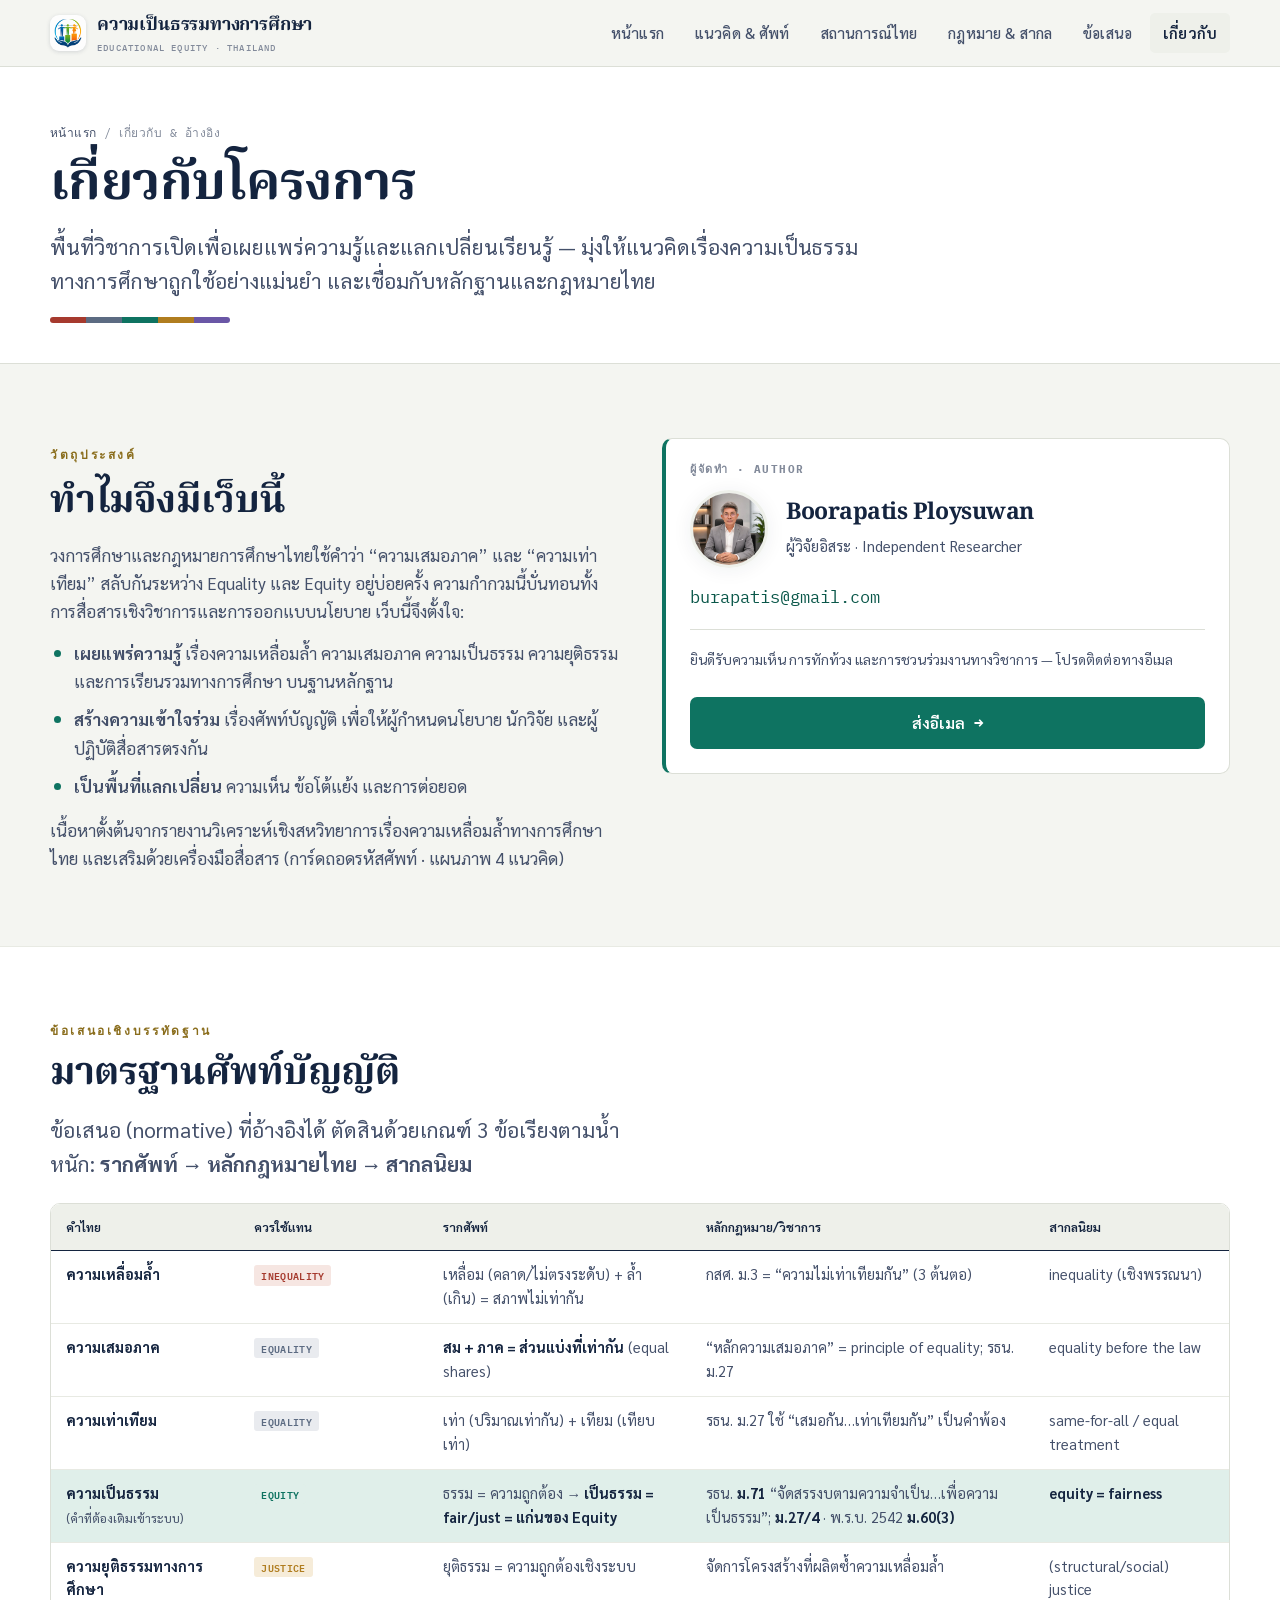
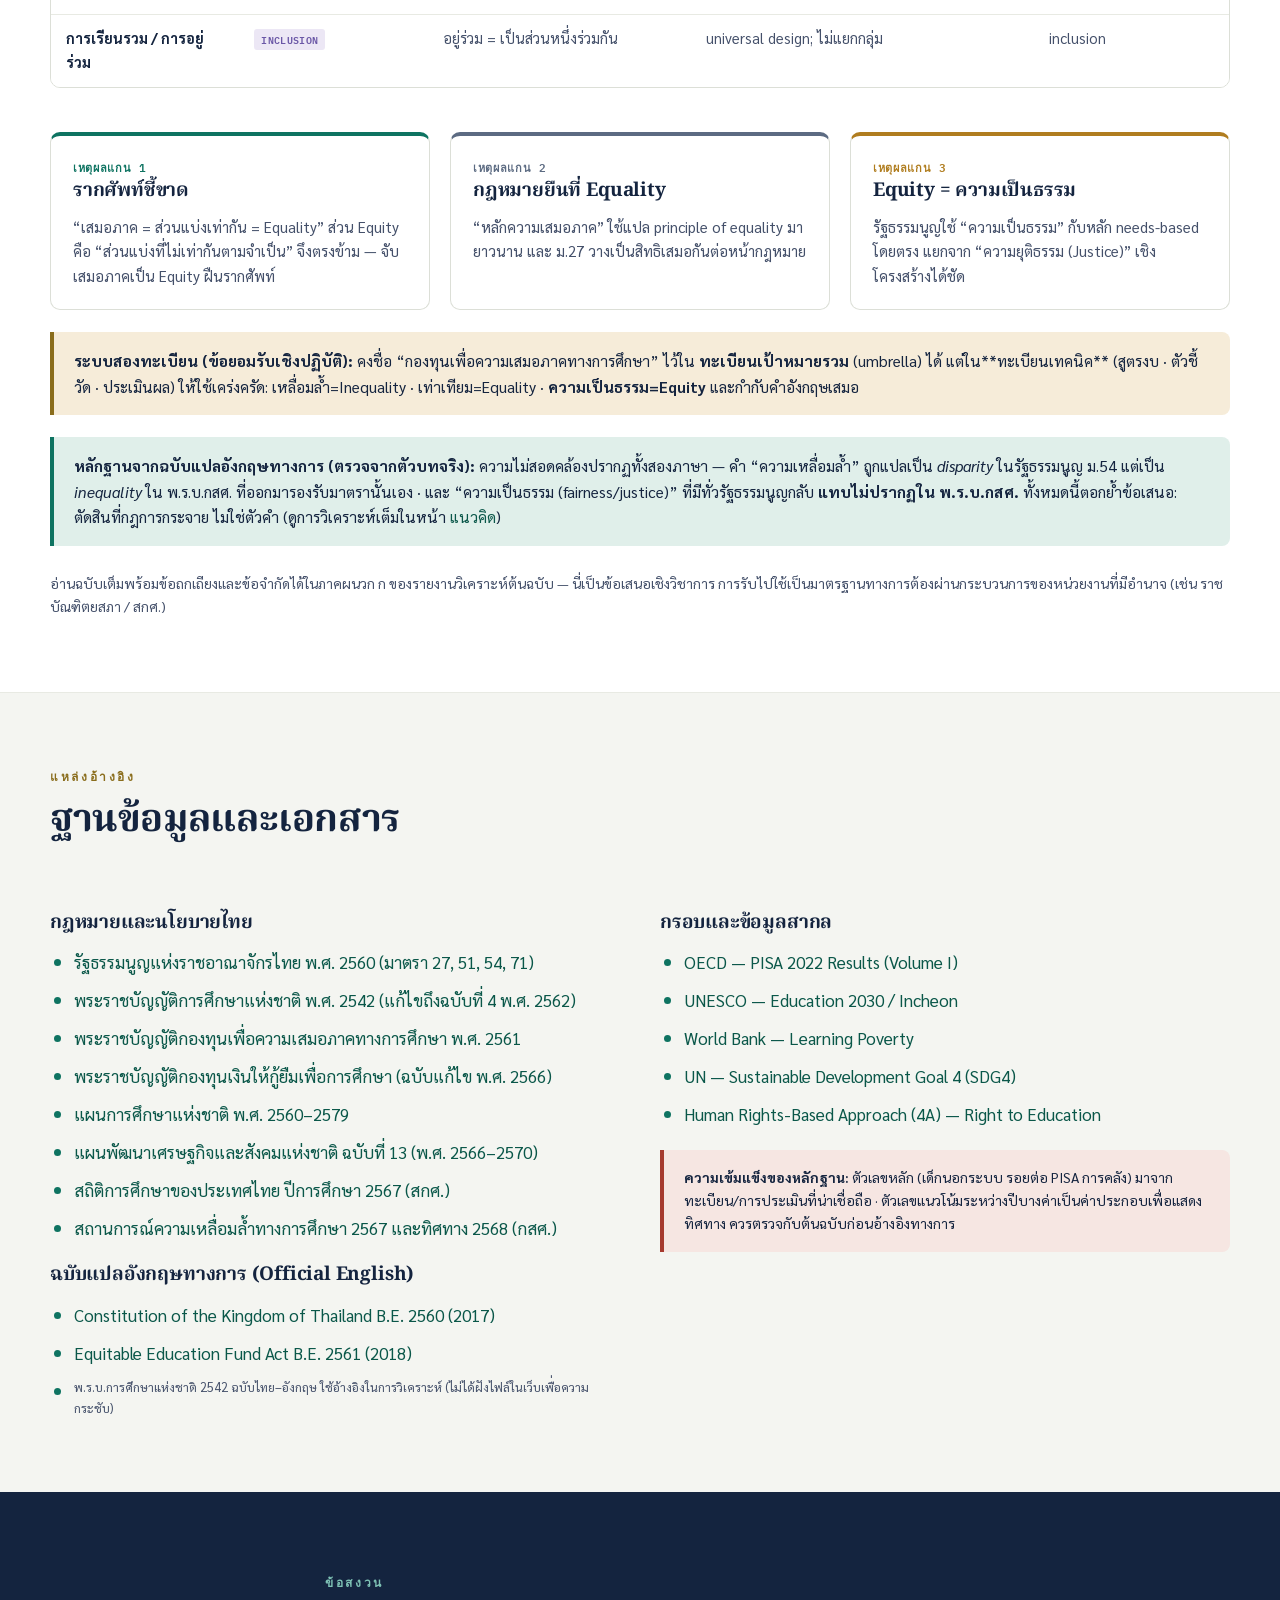
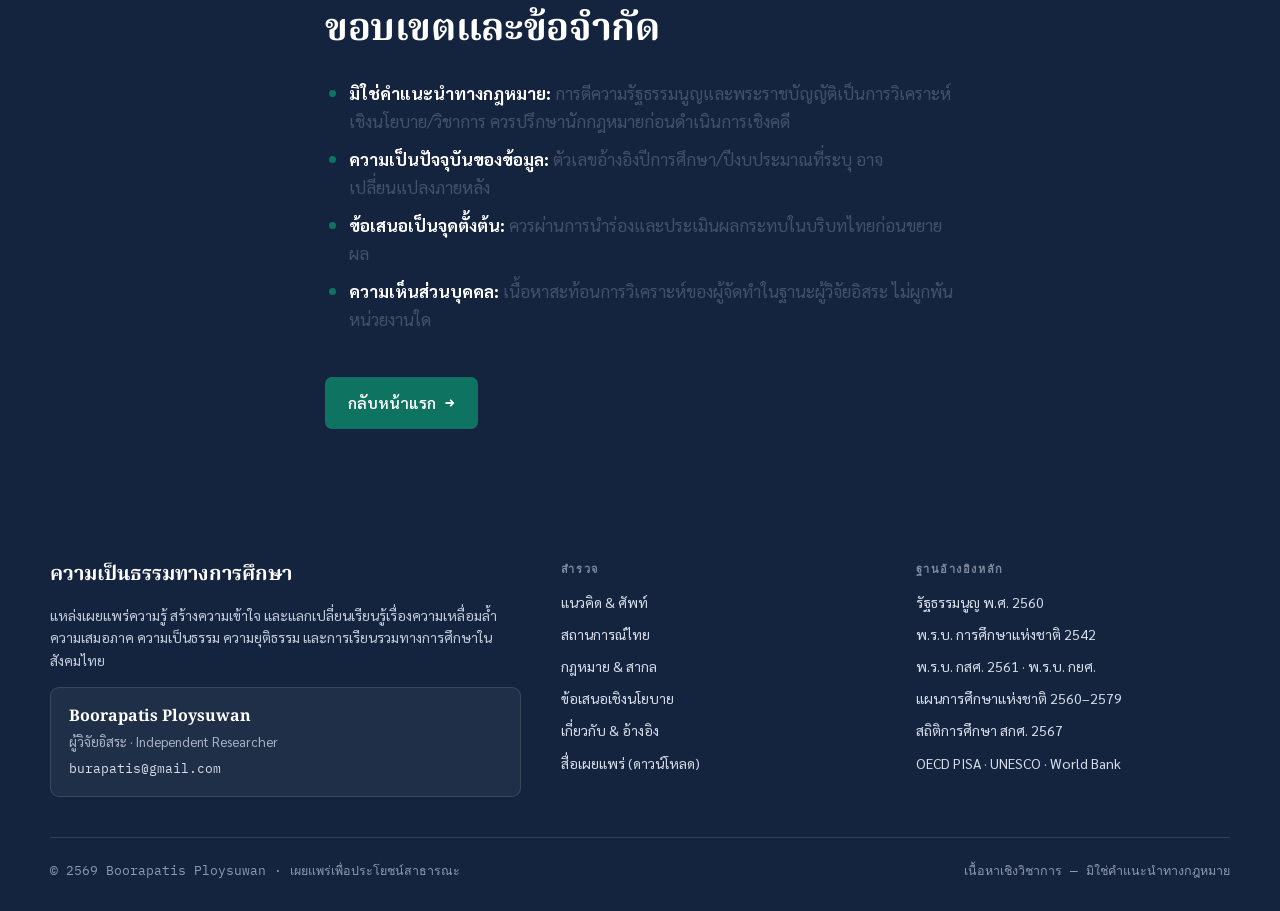
==== commit 695e3e75: "Add English Term เพิ่มการวิเคราะห์คำศัพท์ของกฎหมายภาคภาษาอังกฤษ" ====
--- a/about.html
+++ b/about.html
@@ -4,6 +4,20 @@
 <meta charset="UTF-8">
 <meta name="viewport" content="width=device-width, initial-scale=1.0">
 <link rel="icon" type="image/png" href="assets/img/favicon.png">
+<link rel="canonical" href="https://equity.thamdee.com/about.html">
+<meta property="og:type" content="website">
+<meta property="og:site_name" content="ความเป็นธรรมทางการศึกษา">
+<meta property="og:locale" content="th_TH">
+<meta property="og:title" content="เกี่ยวกับโครงการ &amp; แหล่งอ้างอิง">
+<meta property="og:description" content="เกี่ยวกับโครงการ ผู้จัดทำ ข้อเสนอมาตรฐานศัพท์บัญญัติ แหล่งอ้างอิง และข้อสงวน">
+<meta property="og:url" content="https://equity.thamdee.com/about.html">
+<meta property="og:image" content="https://equity.thamdee.com/assets/img/og-cover.png">
+<meta property="og:image:width" content="1200">
+<meta property="og:image:height" content="630">
+<meta name="twitter:card" content="summary_large_image">
+<meta name="twitter:title" content="เกี่ยวกับโครงการ &amp; แหล่งอ้างอิง">
+<meta name="twitter:description" content="เกี่ยวกับโครงการ ผู้จัดทำ ข้อเสนอมาตรฐานศัพท์บัญญัติ แหล่งอ้างอิง และข้อสงวน">
+<meta name="twitter:image" content="https://equity.thamdee.com/assets/img/og-cover.png">
 <link rel="icon" type="image/png" href="assets/img/logo.png">
 <title>เกี่ยวกับ &amp; อ้างอิง · ความเป็นธรรมทางการศึกษา</title>
 <meta name="description" content="เกี่ยวกับโครงการ ผู้จัดทำ ข้อเสนอมาตรฐานศัพท์บัญญัติ แหล่งอ้างอิง และข้อสงวน">
@@ -99,6 +113,8 @@
     </div>
 
     <div class="callout reveal mt-l"><b>ระบบสองทะเบียน (ข้อยอมรับเชิงปฏิบัติ):</b> คงชื่อ “กองทุนเพื่อความเสมอภาคทางการศึกษา” ไว้ใน <b>ทะเบียนเป้าหมายรวม</b> (umbrella) ได้ แต่ใน**ทะเบียนเทคนิค** (สูตรงบ · ตัวชี้วัด · ประเมินผล) ให้ใช้เคร่งครัด: เหลื่อมล้ำ=Inequality · เท่าเทียม=Equality · <b>ความเป็นธรรม=Equity</b> และกำกับคำอังกฤษเสมอ</div>
+
+    <div class="callout eqty reveal"><b>หลักฐานจากฉบับแปลอังกฤษทางการ (ตรวจจากตัวบทจริง):</b> ความไม่สอดคล้องปรากฏทั้งสองภาษา — คำ “ความเหลื่อมล้ำ” ถูกแปลเป็น <i>disparity</i> ในรัฐธรรมนูญ ม.54 แต่เป็น <i>inequality</i> ใน พ.ร.บ.กสศ. ที่ออกมารองรับมาตรานั้นเอง · และ “ความเป็นธรรม (fairness/justice)” ที่มีทั่วรัฐธรรมนูญกลับ <b>แทบไม่ปรากฏใน พ.ร.บ.กสศ.</b> ทั้งหมดนี้ตอกย้ำข้อเสนอ: ตัดสินที่กฎการกระจาย ไม่ใช่ตัวคำ (ดูการวิเคราะห์เต็มในหน้า <a href="concepts.html#downloads">แนวคิด</a>)</div>
     <p class="small muted reveal mt-m">อ่านฉบับเต็มพร้อมข้อถกเถียงและข้อจำกัดได้ในภาคผนวก ก ของรายงานวิเคราะห์ต้นฉบับ — นี่เป็นข้อเสนอเชิงวิชาการ การรับไปใช้เป็นมาตรฐานทางการต้องผ่านกระบวนการของหน่วยงานที่มีอำนาจ (เช่น ราชบัณฑิตยสภา / สกศ.)</p>
   </div>
 </section>
@@ -118,6 +134,12 @@
           <li><a href="assets/docs/national-plan-13-2566-2570.pdf" target="_blank" rel="noopener">แผนพัฒนาเศรษฐกิจและสังคมแห่งชาติ ฉบับที่ 13 (พ.ศ. 2566–2570)</a></li>
           <li><a href="assets/docs/education-statistics-2567.pdf" target="_blank" rel="noopener">สถิติการศึกษาของประเทศไทย ปีการศึกษา 2567 (สกศ.)</a></li>
           <li><a href="assets/docs/inequality-situation-2567.pdf" target="_blank" rel="noopener">สถานการณ์ความเหลื่อมล้ำทางการศึกษา 2567 และทิศทาง 2568 (กสศ.)</a></li>
+        </ul>
+        <h4 style="margin-top:22px">ฉบับแปลอังกฤษทางการ (Official English)</h4>
+        <ul>
+          <li><a href="assets/docs/constitution-2560-en.pdf" target="_blank" rel="noopener">Constitution of the Kingdom of Thailand B.E. 2560 (2017)</a></li>
+          <li><a href="assets/docs/eef-act-2561-en.pdf" target="_blank" rel="noopener">Equitable Education Fund Act B.E. 2561 (2018)</a></li>
+          <li class="xsmall muted">พ.ร.บ.การศึกษาแห่งชาติ 2542 ฉบับไทย–อังกฤษ ใช้อ้างอิงในการวิเคราะห์ (ไม่ได้ฝังไฟล์ในเว็บเพื่อความกระชับ)</li>
         </ul>
       </div>
       <div class="prose reveal">
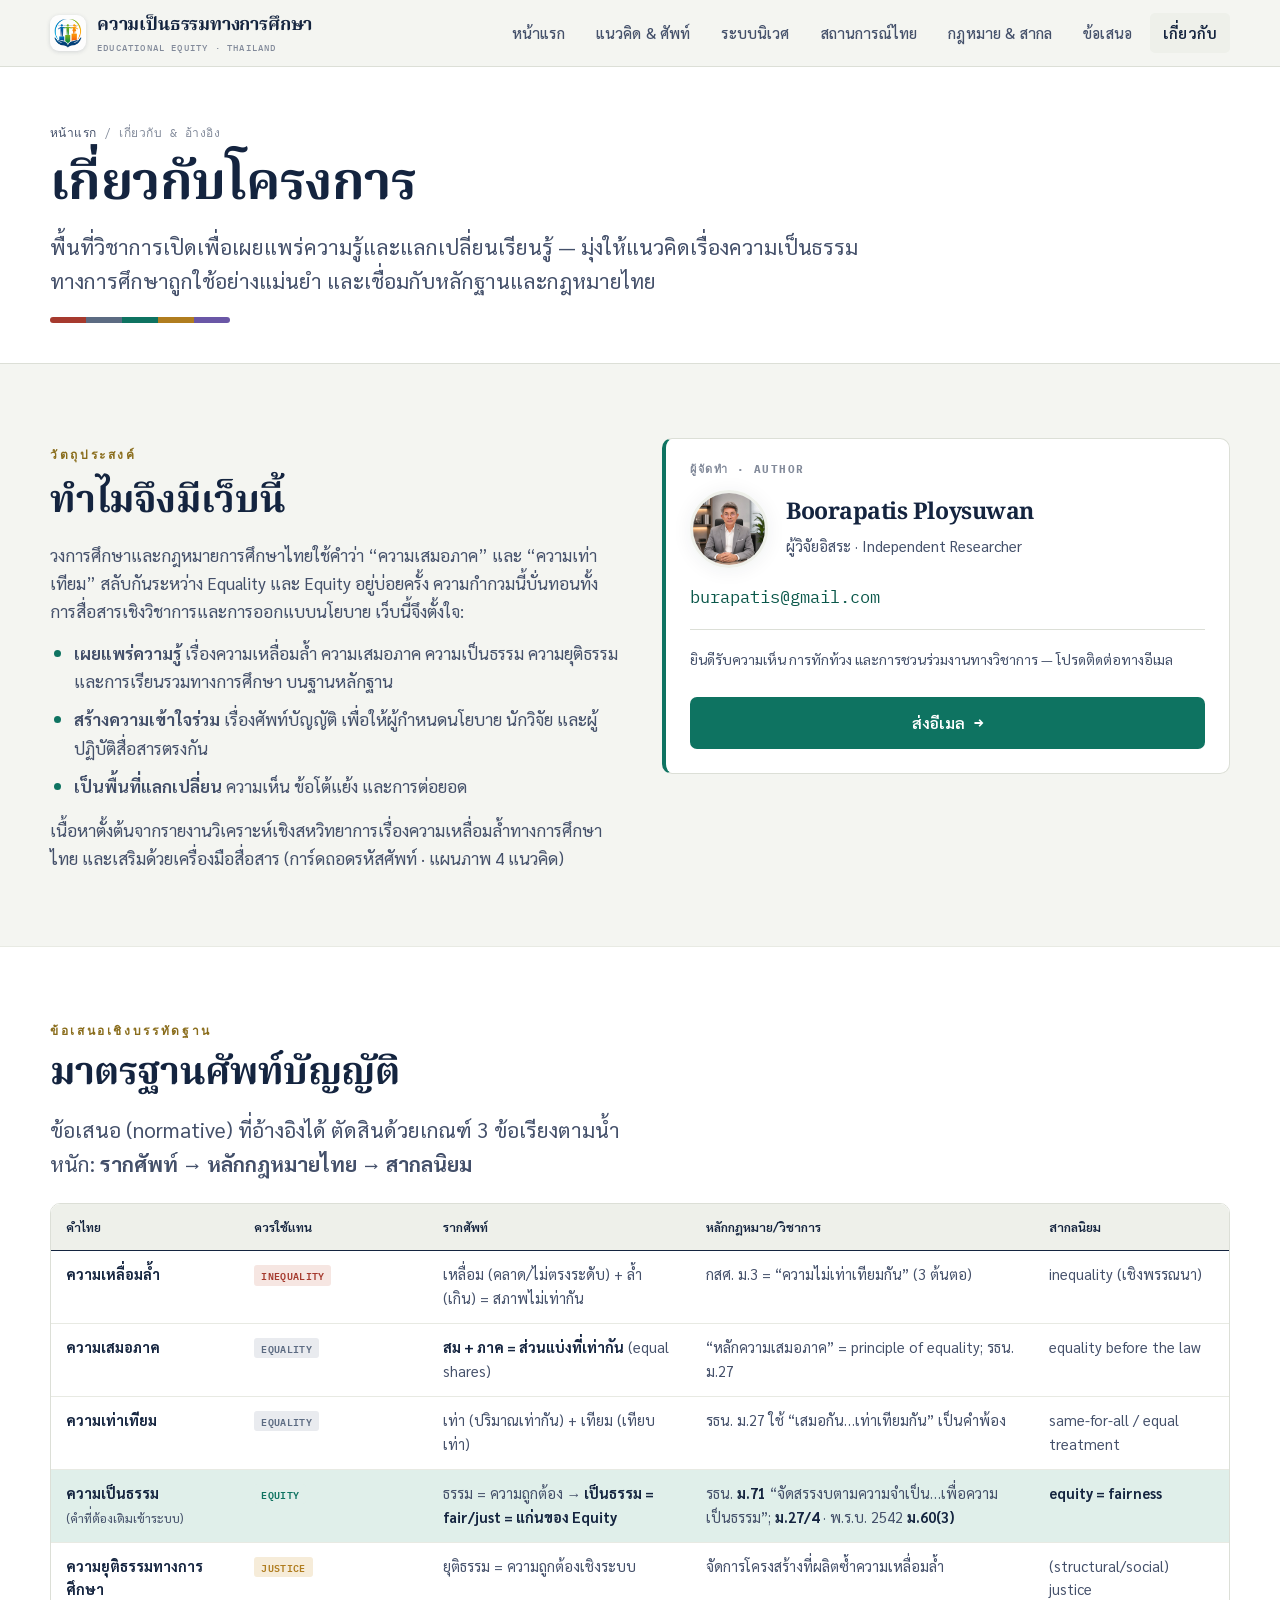
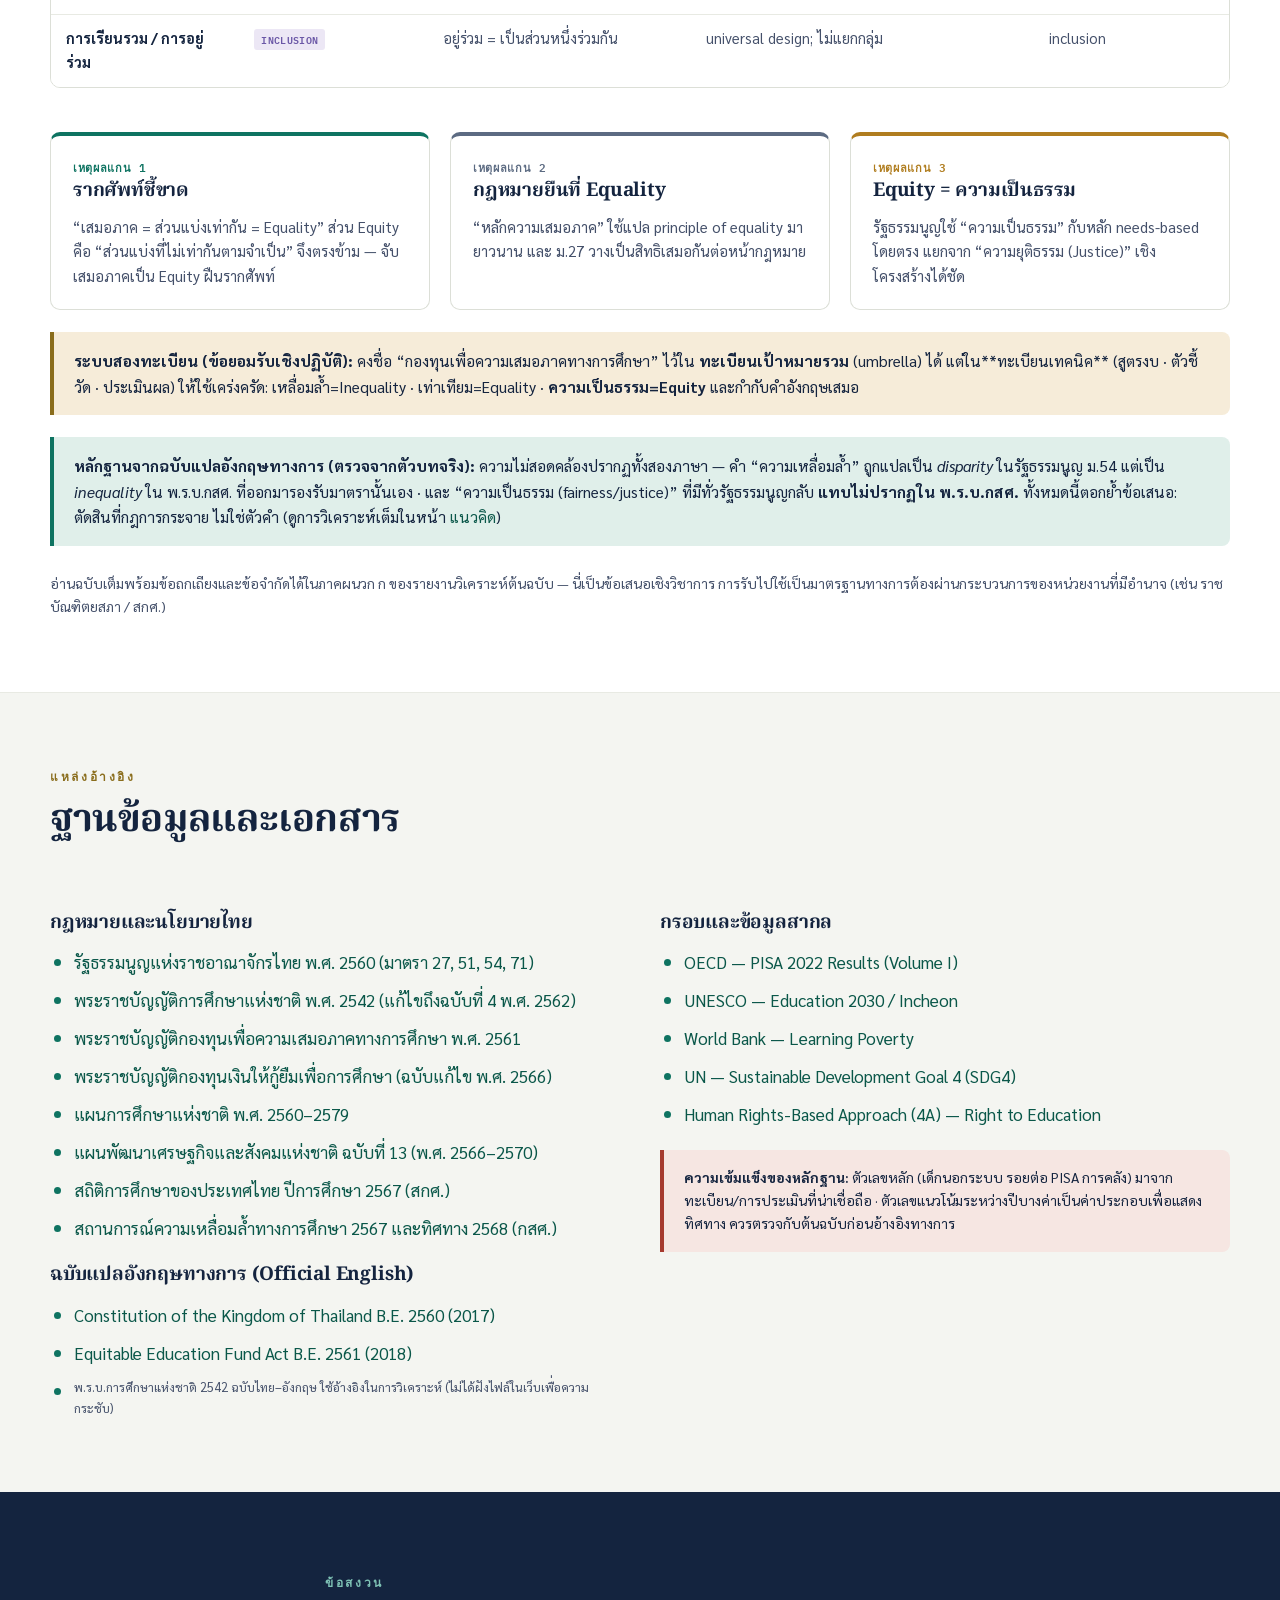
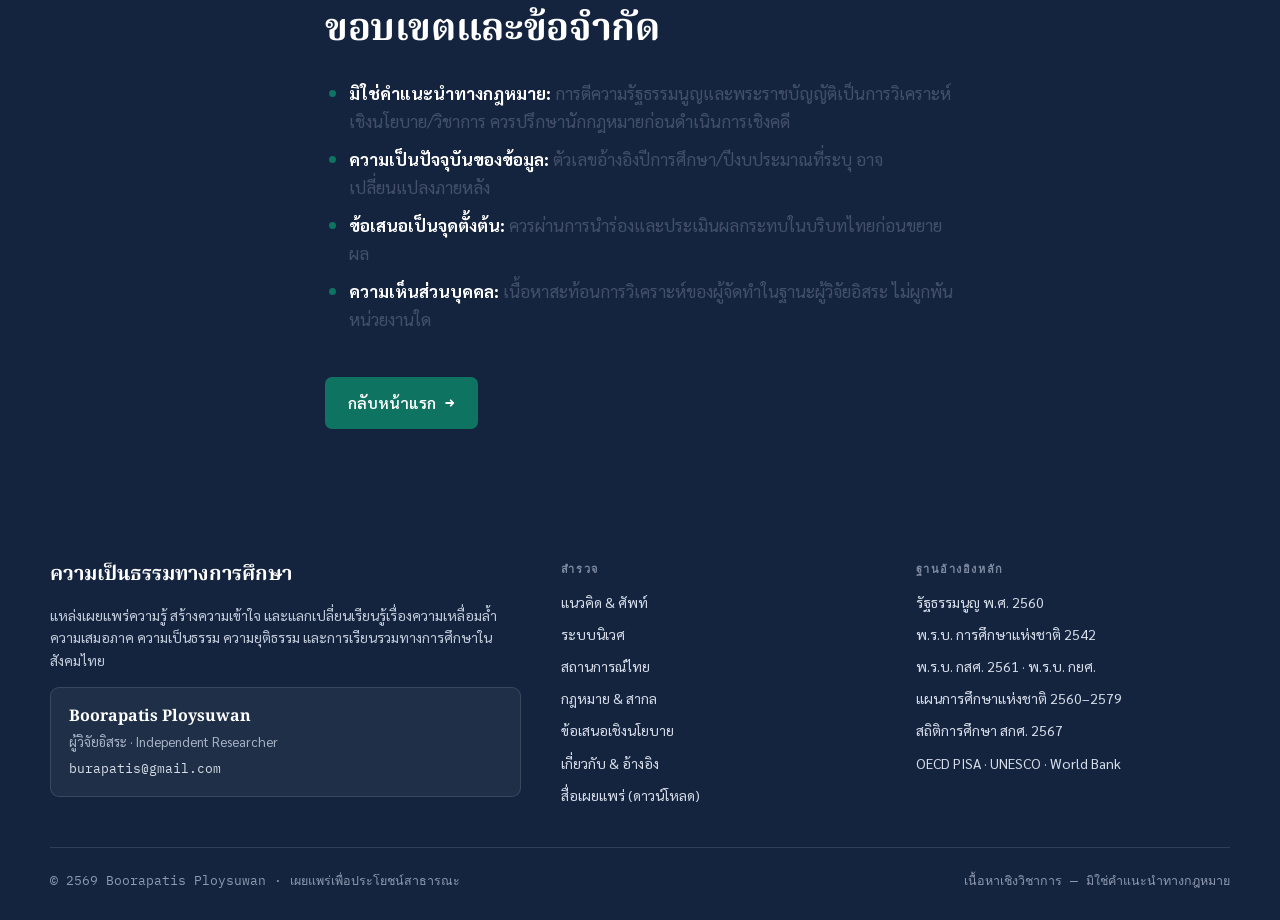
==== commit b62bb884: "Add Ecosystem เพิ่มระบบนิเวศความเสมอภาคทางการศึกษา" ====
--- a/about.html
+++ b/about.html
@@ -35,7 +35,7 @@
     <button class="nav-toggle" aria-label="เมนู" aria-expanded="false"><span></span><span></span><span></span></button>
     <ul class="nav-links">
       <li><a href="index.html">หน้าแรก</a></li>
-      <li><a href="concepts.html">แนวคิด &amp; ศัพท์</a></li>
+      <li><a href="concepts.html">แนวคิด &amp; ศัพท์</a></li><li><a href="ecosystem.html">ระบบนิเวศ</a></li>
       <li><a href="situation.html">สถานการณ์ไทย</a></li>
       <li><a href="frameworks.html">กฎหมาย &amp; สากล</a></li>
       <li><a href="recommendations.html">ข้อเสนอ</a></li>
@@ -178,7 +178,7 @@
   <div class="wrap">
     <div class="footer-grid">
       <div><div class="brand-f">ความเป็นธรรมทางการศึกษา</div><p>แหล่งเผยแพร่ความรู้ สร้างความเข้าใจ และแลกเปลี่ยนเรียนรู้เรื่องความเหลื่อมล้ำ ความเสมอภาค ความเป็นธรรม ความยุติธรรม และการเรียนรวมทางการศึกษาในสังคมไทย</p><div class="foot-author"><div class="nm">Boorapatis Ploysuwan</div><div class="rl">ผู้วิจัยอิสระ · Independent Researcher</div><a href="mailto:burapatis@gmail.com">burapatis@gmail.com</a></div></div>
-      <div><h5>สำรวจ</h5><ul><li><a href="concepts.html">แนวคิด &amp; ศัพท์</a></li><li><a href="situation.html">สถานการณ์ไทย</a></li><li><a href="frameworks.html">กฎหมาย &amp; สากล</a></li><li><a href="recommendations.html">ข้อเสนอเชิงนโยบาย</a></li><li><a href="about.html">เกี่ยวกับ &amp; อ้างอิง</a></li><li><a href="concepts.html#downloads">สื่อเผยแพร่ (ดาวน์โหลด)</a></li></ul></div>
+      <div><h5>สำรวจ</h5><ul><li><a href="concepts.html">แนวคิด &amp; ศัพท์</a></li><li><a href="ecosystem.html">ระบบนิเวศ</a></li><li><a href="situation.html">สถานการณ์ไทย</a></li><li><a href="frameworks.html">กฎหมาย &amp; สากล</a></li><li><a href="recommendations.html">ข้อเสนอเชิงนโยบาย</a></li><li><a href="about.html">เกี่ยวกับ &amp; อ้างอิง</a></li><li><a href="concepts.html#downloads">สื่อเผยแพร่ (ดาวน์โหลด)</a></li></ul></div>
       <div><h5>ฐานอ้างอิงหลัก</h5><ul><li><a href="https://www.ratchakitcha.soc.go.th/DATA/PDF/2560/A/040/1.PDF" target="_blank" rel="noopener">รัฐธรรมนูญ พ.ศ. 2560</a></li><li><a href="assets/docs/national-education-act-2542.pdf" target="_blank" rel="noopener">พ.ร.บ. การศึกษาแห่งชาติ 2542</a></li><li><a href="assets/docs/eef-act-2561.pdf" target="_blank" rel="noopener">พ.ร.บ. กสศ. 2561</a> · <a href="assets/docs/student-loan-act.pdf" target="_blank" rel="noopener">พ.ร.บ. กยศ.</a></li><li><a href="assets/docs/national-education-plan-2560-2579.pdf" target="_blank" rel="noopener">แผนการศึกษาแห่งชาติ 2560–2579</a></li><li><a href="assets/docs/education-statistics-2567.pdf" target="_blank" rel="noopener">สถิติการศึกษา สกศ. 2567</a></li><li><a href="https://www.oecd.org/en/publications/pisa-2022-results-volume-i_53f23881-en.html" target="_blank" rel="noopener">OECD PISA</a> · <a href="https://www.unesco.org/sdg4education2030/en/about-us" target="_blank" rel="noopener">UNESCO</a> · <a href="https://www.worldbank.org/en/topic/education/brief/what-is-learning-poverty" target="_blank" rel="noopener">World Bank</a></li></ul></div>
     </div>
     <div class="footer-bottom"><span>© <span id="year">2568</span> Boorapatis Ploysuwan · เผยแพร่เพื่อประโยชน์สาธารณะ</span><span>เนื้อหาเชิงวิชาการ — มิใช่คำแนะนำทางกฎหมาย</span></div>
--- a/assets/css/styles.css
+++ b/assets/css/styles.css
@@ -309,11 +309,40 @@
 html.js .reveal.in{ opacity:1; transform:none; }
 @keyframes fade{ from{opacity:0} to{opacity:1} }
 
+/* ---------- ecosystem page ---------- */
+.flow-arrow{ display:flex; flex-direction:column; align-items:center; gap:2px; margin:6px 0; color:var(--ink-faint); }
+.flow-arrow .ar{ font-size:24px; line-height:1; }
+.flow-arrow .lbl{ font-family:var(--mono); font-size:10.5px; letter-spacing:.1em; text-transform:uppercase; }
+.found-band{ background:var(--ink); color:#eef1f6; border-radius:12px; padding:26px 28px; }
+.found-band h3{ color:#fff; font-size:20px; }
+.found-chips{ display:flex; flex-wrap:wrap; gap:10px; margin-top:16px; }
+.found-chip{ background:rgba(255,255,255,.08); border:1px solid rgba(255,255,255,.16); border-radius:8px;
+  padding:9px 14px; font-size:14px; color:#fff; }
+.found-chip small{ display:block; font-family:var(--mono); font-size:10px; color:#9fb4c9; letter-spacing:.04em; margin-top:1px; }
+.found-basis{ margin-top:16px; font-size:13px; color:#b9c4d4; font-family:var(--mono); letter-spacing:.01em; }
+.node-actions{ list-style:none; margin-top:12px; display:flex; flex-direction:column; gap:7px; }
+.node-actions li{ position:relative; padding-left:20px; font-size:13.5px; color:var(--ink-soft); }
+.node-actions li::before{ content:"→"; position:absolute; left:0; top:0; font-family:var(--mono); font-size:12px; color:var(--brand); }
+.node-src{ margin-top:auto; padding-top:12px; font-family:var(--mono); font-size:10.5px; color:var(--ink-faint); line-height:1.7; }
+.eco-dim{ background:var(--paper); border-radius:8px; padding:11px 13px; margin-top:10px; font-size:13.5px; color:var(--ink-soft); }
+.eco-dim b{ color:var(--ink); font-family:var(--serif); }
+.cycle{ display:grid; grid-template-columns:repeat(5,1fr); gap:12px; margin-top:26px; counter-reset:cy; }
+.cycle-step{ background:var(--paper-2); border:1px solid var(--line); border-radius:10px; padding:18px 15px 16px;
+  border-top:4px solid var(--brand); position:relative; }
+.cycle-step .n{ font-family:var(--serif); font-weight:700; font-size:22px; color:var(--brand); }
+.cycle-step h4{ font-family:var(--sans); font-weight:700; font-size:15px; margin-top:4px; }
+.cycle-step .en{ font-family:var(--mono); font-size:10px; color:var(--ink-faint); margin-top:2px; letter-spacing:.03em; }
+.cycle-loop{ text-align:center; margin-top:14px; font-family:var(--mono); font-size:11px; letter-spacing:.08em; color:var(--gold); }
+.print-btn{ display:inline-flex; align-items:center; gap:8px; font-family:var(--sans); font-weight:600; font-size:14px;
+  padding:9px 16px; border-radius:7px; border:1.5px solid var(--line); background:var(--paper-2); color:var(--ink); cursor:pointer; }
+.print-btn:hover{ border-color:var(--ink); }
+
 /* ---------- responsive ---------- */
 @media (max-width:900px){
   .hero-grid{ grid-template-columns:1fr; gap:36px; }
   .hero-card{ order:-1; }
   .g-4{ grid-template-columns:repeat(2,1fr); }
+  .cycle{ grid-template-columns:repeat(2,1fr); }
   .footer-grid{ grid-template-columns:1fr; gap:28px; }
   .decoder-panel .dp-grid{ grid-template-columns:1fr; }
 }
@@ -326,6 +355,7 @@
   .nav-links a{ padding:13px; border-radius:6px; font-size:16px; }
   .nav-toggle{ display:block; }
   .g-2,.g-3{ grid-template-columns:1fr; }
+  .cycle{ grid-template-columns:1fr; }
   .section{ padding:52px 0; }
   .bar-row{ grid-template-columns:96px 1fr 50px; gap:8px; font-size:12.5px; }
 }
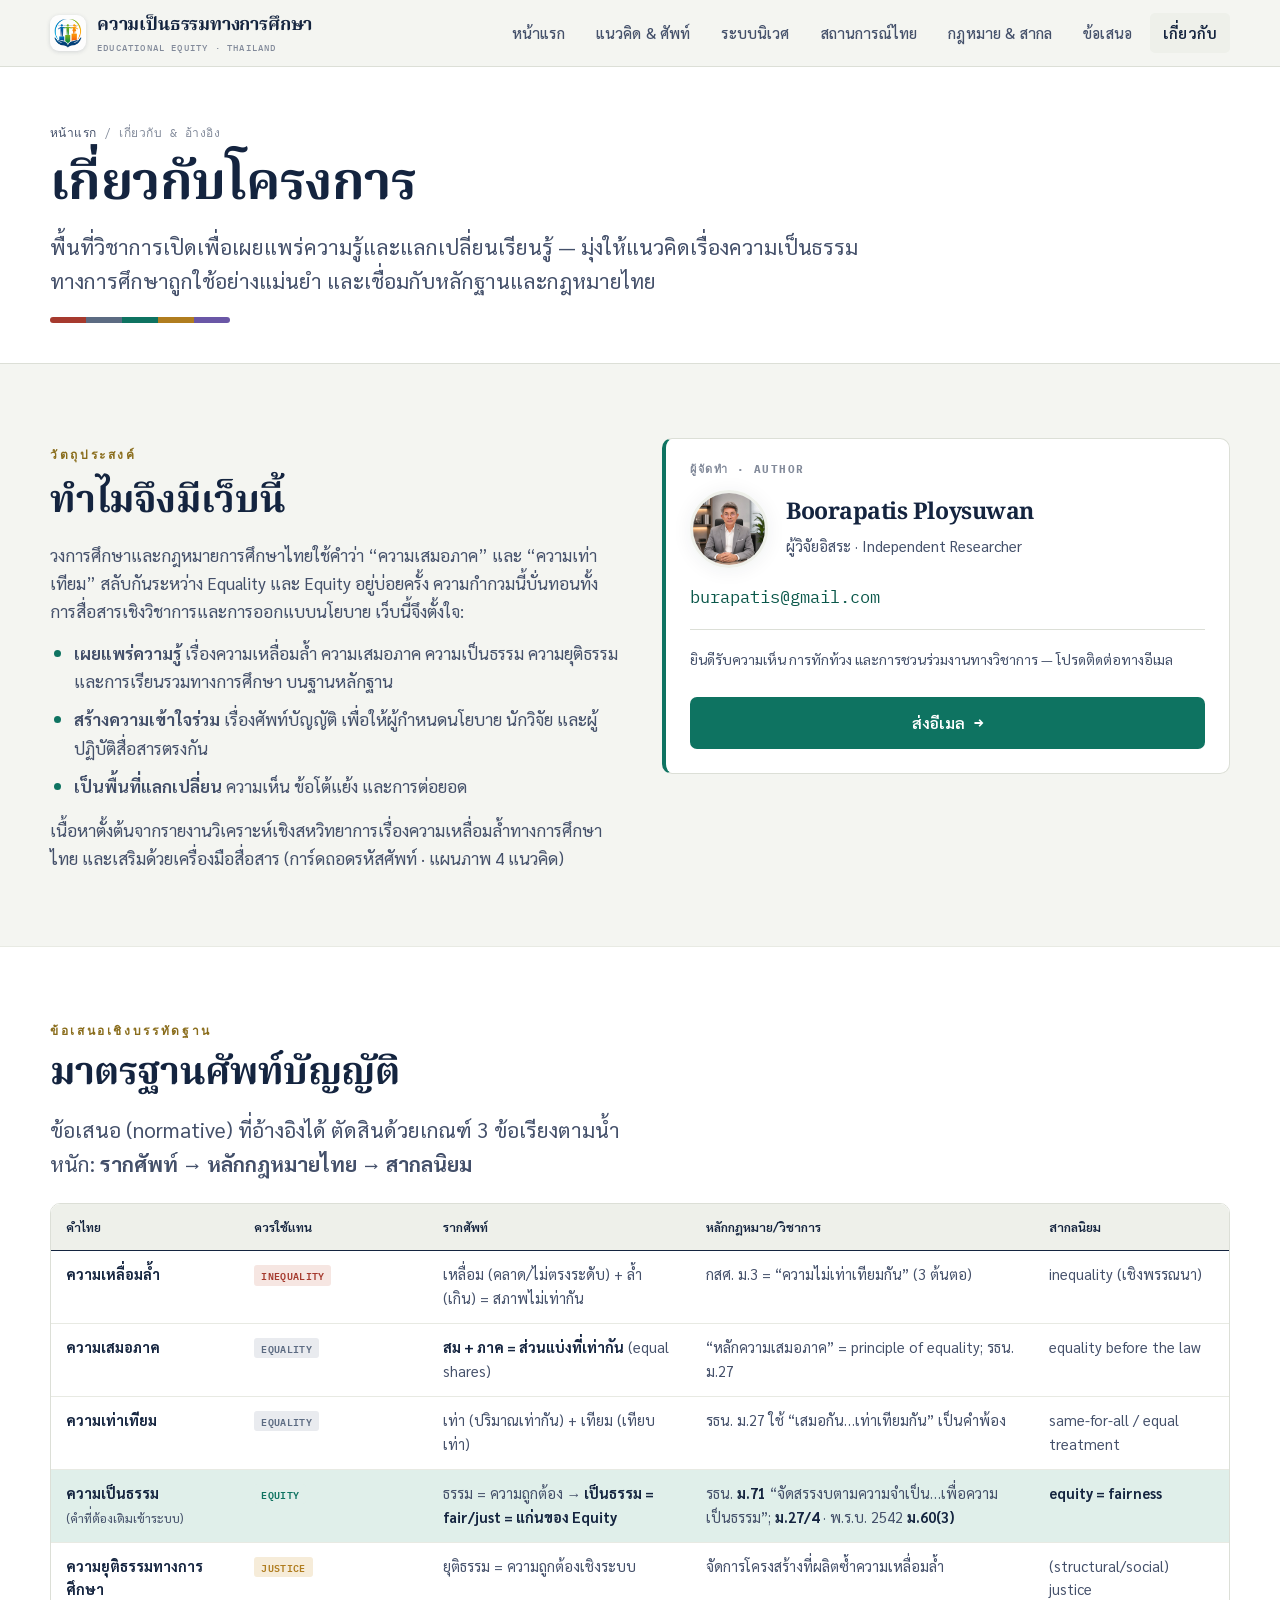
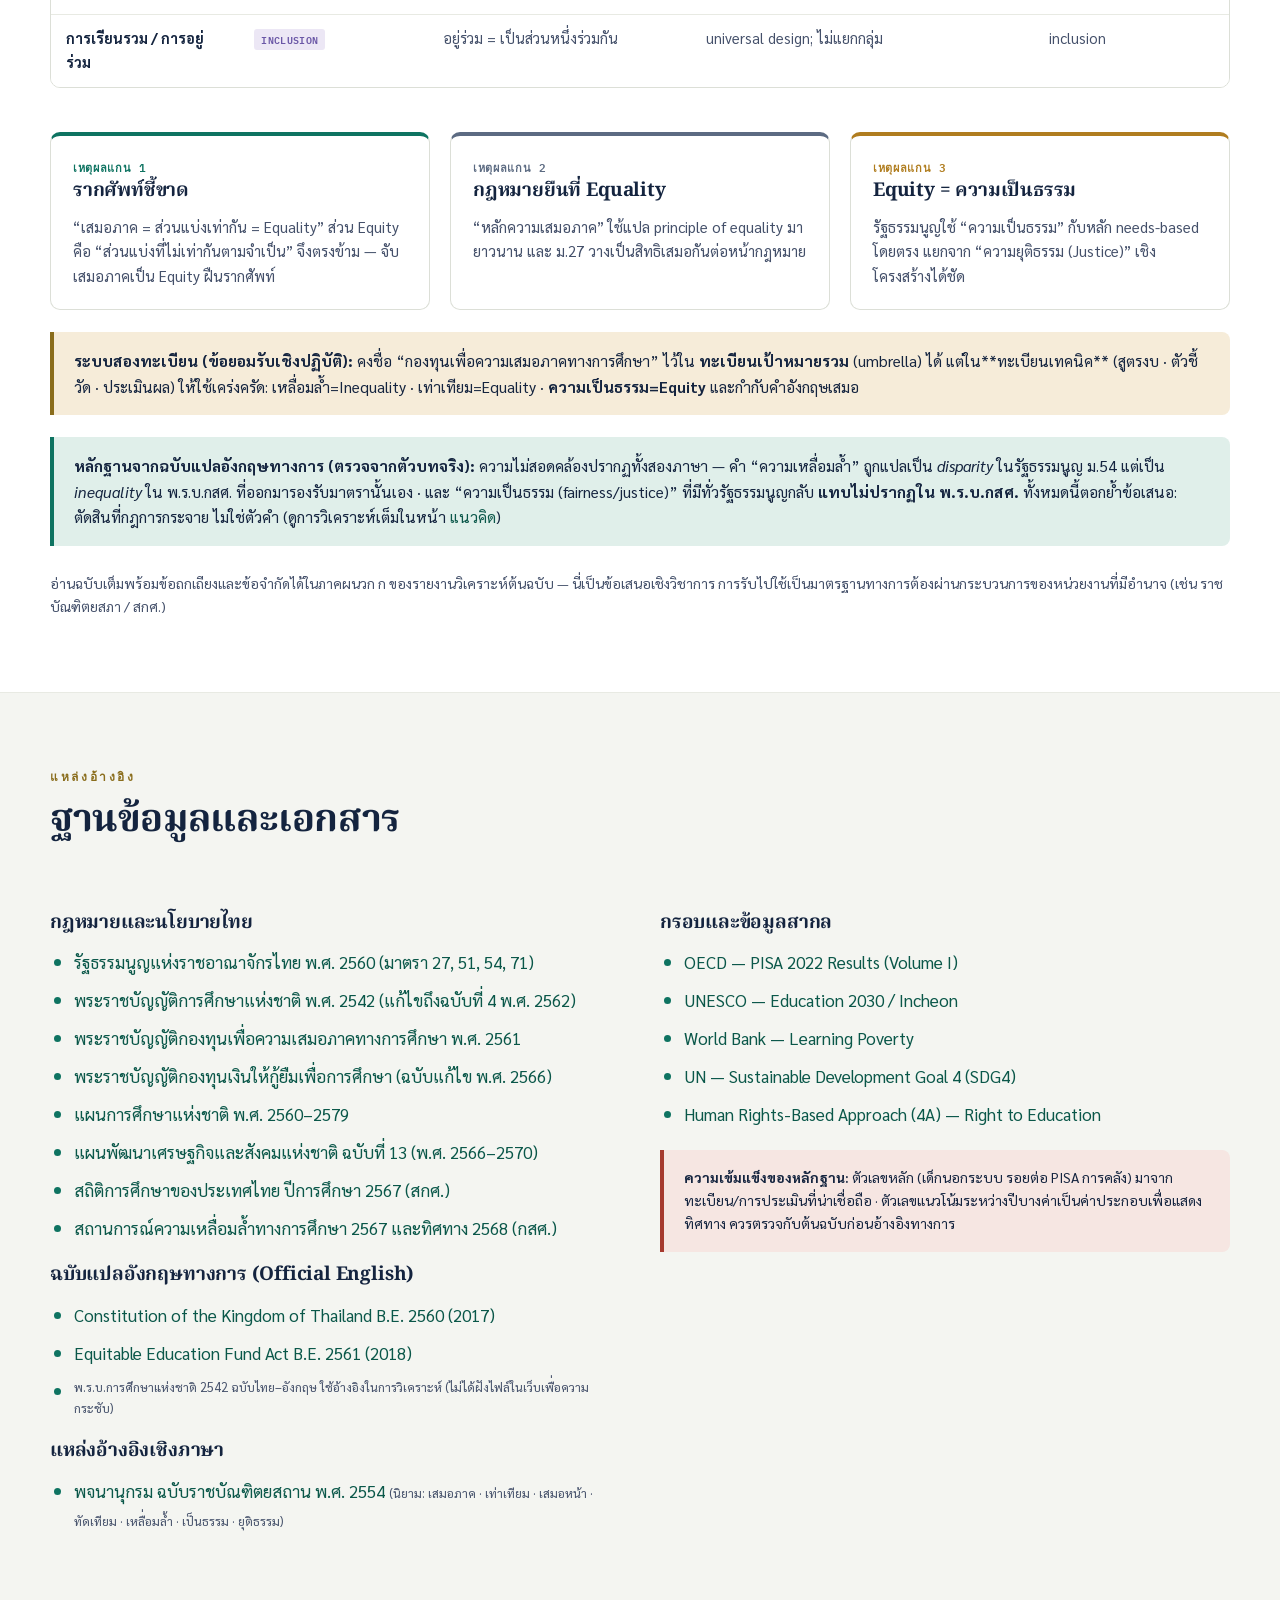
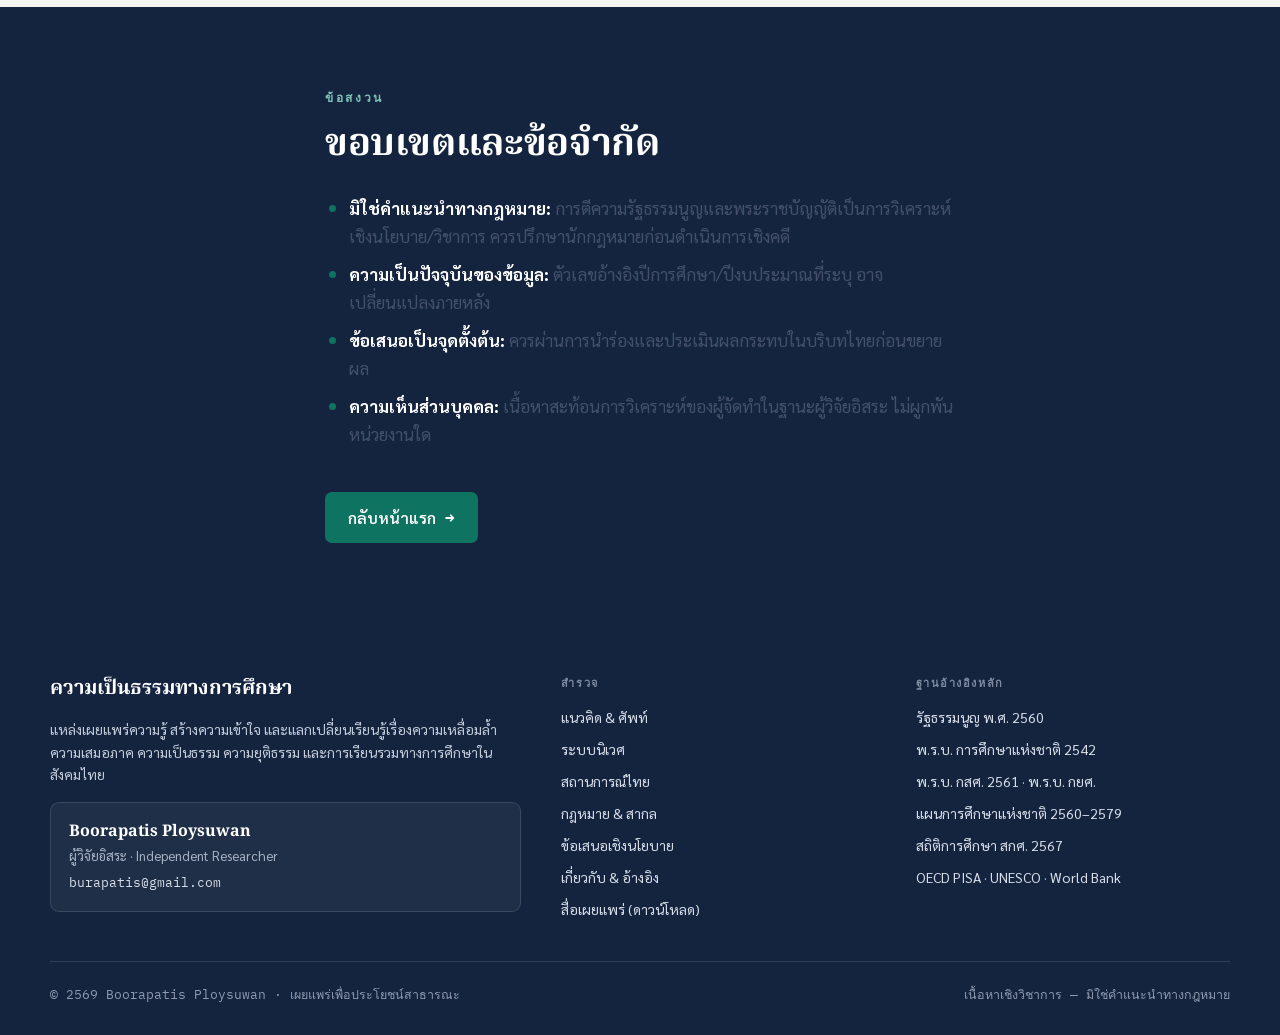
==== commit cfffeccf: "Edit Document แก้ไขเอกสารรายงาน" ====
--- a/about.html
+++ b/about.html
@@ -141,6 +141,10 @@
           <li><a href="assets/docs/eef-act-2561-en.pdf" target="_blank" rel="noopener">Equitable Education Fund Act B.E. 2561 (2018)</a></li>
           <li class="xsmall muted">พ.ร.บ.การศึกษาแห่งชาติ 2542 ฉบับไทย–อังกฤษ ใช้อ้างอิงในการวิเคราะห์ (ไม่ได้ฝังไฟล์ในเว็บเพื่อความกระชับ)</li>
         </ul>
+        <h4 style="margin-top:22px">แหล่งอ้างอิงเชิงภาษา</h4>
+        <ul>
+          <li><a href="https://dictionary.orst.go.th/" target="_blank" rel="noopener">พจนานุกรม ฉบับราชบัณฑิตยสถาน พ.ศ. 2554</a> <span class="xsmall muted">(นิยาม: เสมอภาค · เท่าเทียม · เสมอหน้า · ทัดเทียม · เหลื่อมล้ำ · เป็นธรรม · ยุติธรรม)</span></li>
+        </ul>
       </div>
       <div class="prose reveal">
         <h4>กรอบและข้อมูลสากล</h4>
--- a/assets/css/styles.css
+++ b/assets/css/styles.css
@@ -60,6 +60,7 @@
 .g-2{ grid-template-columns:repeat(2,1fr); }
 .g-3{ grid-template-columns:repeat(3,1fr); }
 .g-4{ grid-template-columns:repeat(4,1fr); }
+.g-5{ grid-template-columns:repeat(5,1fr); }
 .center{ text-align:center; }
 .mt-s{ margin-top:14px; } .mt-m{ margin-top:26px; } .mt-l{ margin-top:44px; }
 .maxw{ max-width:70ch; } .maxw.center{ margin-inline:auto; }
@@ -342,6 +343,7 @@
   .hero-grid{ grid-template-columns:1fr; gap:36px; }
   .hero-card{ order:-1; }
   .g-4{ grid-template-columns:repeat(2,1fr); }
+  .g-5{ grid-template-columns:repeat(3,1fr); }
   .cycle{ grid-template-columns:repeat(2,1fr); }
   .footer-grid{ grid-template-columns:1fr; gap:28px; }
   .decoder-panel .dp-grid{ grid-template-columns:1fr; }
@@ -354,7 +356,7 @@
   .nav-links.open{ transform:none; }
   .nav-links a{ padding:13px; border-radius:6px; font-size:16px; }
   .nav-toggle{ display:block; }
-  .g-2,.g-3{ grid-template-columns:1fr; }
+  .g-2,.g-3,.g-5{ grid-template-columns:1fr; }
   .cycle{ grid-template-columns:1fr; }
   .section{ padding:52px 0; }
   .bar-row{ grid-template-columns:96px 1fr 50px; gap:8px; font-size:12.5px; }
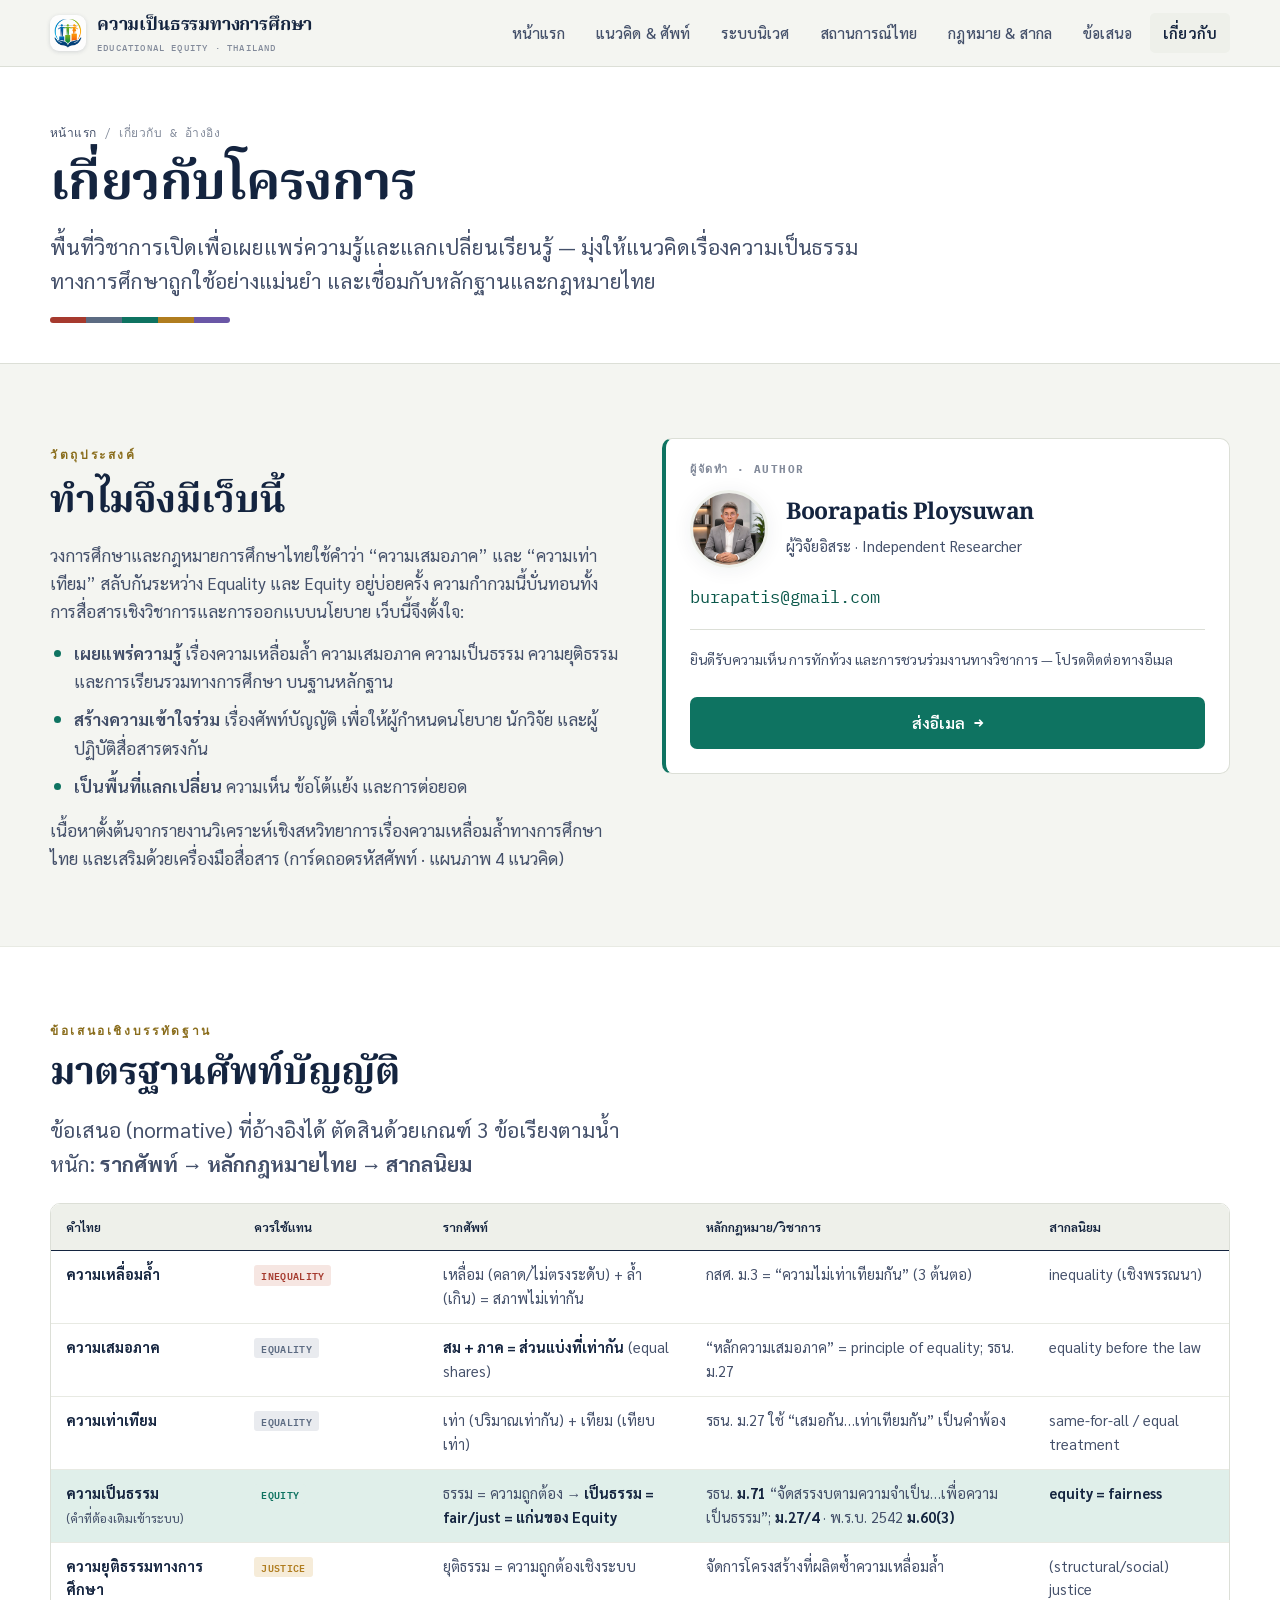
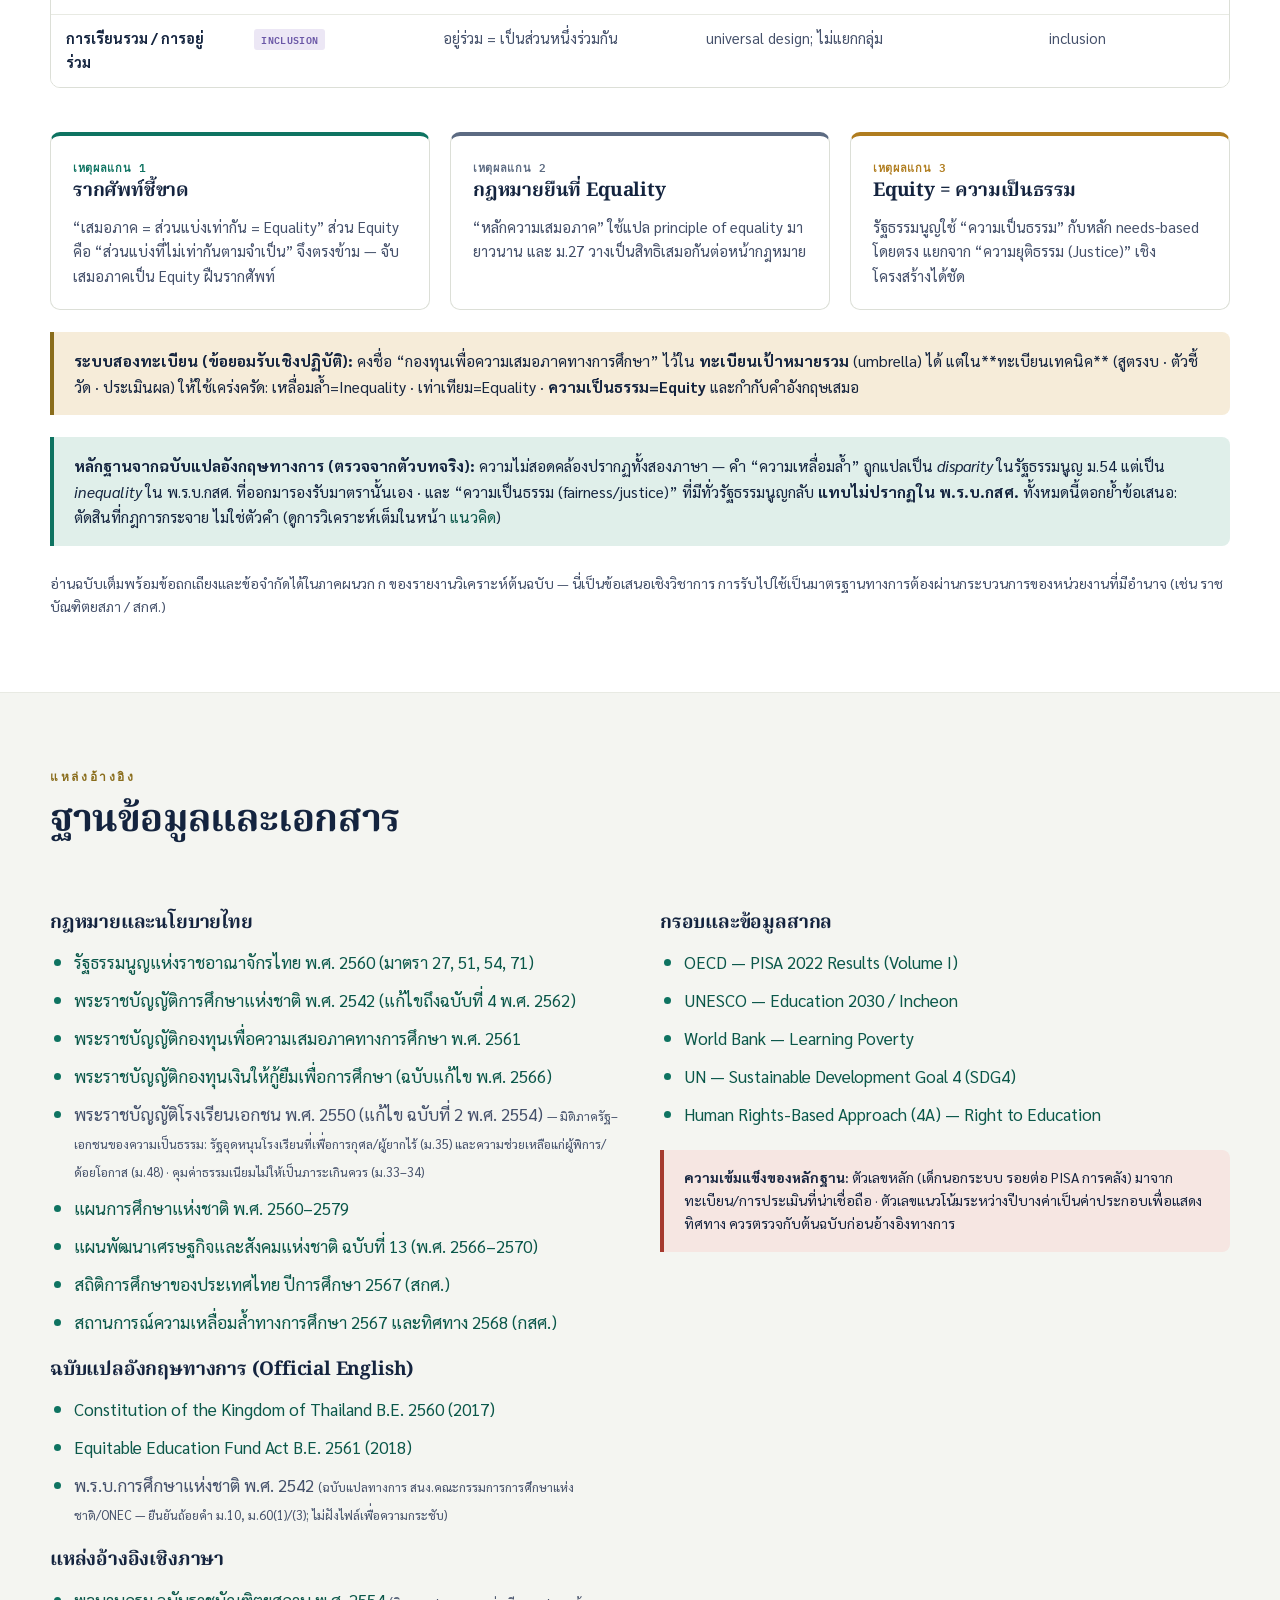
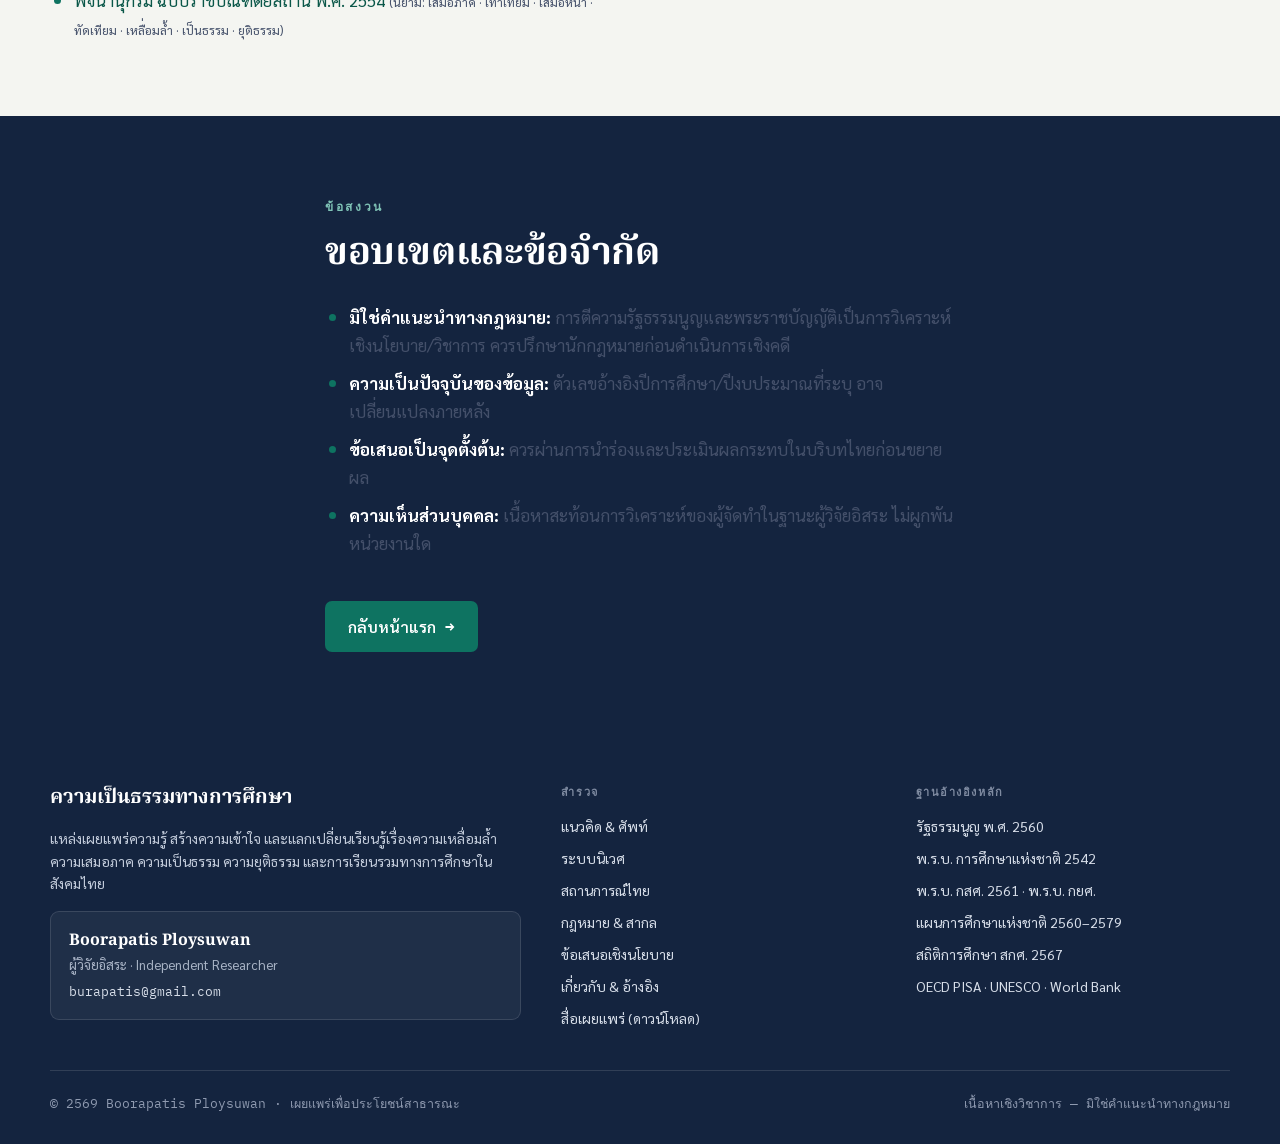
==== commit ec6ae377: "Update about.html" ====
--- a/about.html
+++ b/about.html
@@ -130,6 +130,7 @@
           <li><a href="https://www.ratchakitcha.soc.go.th/DATA/PDF/2560/A/040/1.PDF" target="_blank" rel="noopener">รัฐธรรมนูญแห่งราชอาณาจักรไทย พ.ศ. 2560 (มาตรา 27, 51, 54, 71)</a></li><li><a href="assets/docs/national-education-act-2542.pdf" target="_blank" rel="noopener">พระราชบัญญัติการศึกษาแห่งชาติ พ.ศ. 2542 (แก้ไขถึงฉบับที่ 4 พ.ศ. 2562)</a></li>
           <li><a href="assets/docs/eef-act-2561.pdf" target="_blank" rel="noopener">พระราชบัญญัติกองทุนเพื่อความเสมอภาคทางการศึกษา พ.ศ. 2561</a></li>
           <li><a href="assets/docs/student-loan-act.pdf" target="_blank" rel="noopener">พระราชบัญญัติกองทุนเงินให้กู้ยืมเพื่อการศึกษา (ฉบับแก้ไข พ.ศ. 2566)</a></li>
+          <li>พระราชบัญญัติโรงเรียนเอกชน พ.ศ. 2550 (แก้ไข ฉบับที่ 2 พ.ศ. 2554) <span class="xsmall muted">— มิติภาครัฐ–เอกชนของความเป็นธรรม: รัฐอุดหนุนโรงเรียนที่เพื่อการกุศล/ผู้ยากไร้ (ม.35) และความช่วยเหลือแก่ผู้พิการ/ด้อยโอกาส (ม.48) · คุมค่าธรรมเนียมไม่ให้เป็นภาระเกินควร (ม.33–34)</span></li>
           <li><a href="assets/docs/national-education-plan-2560-2579.pdf" target="_blank" rel="noopener">แผนการศึกษาแห่งชาติ พ.ศ. 2560–2579</a></li>
           <li><a href="assets/docs/national-plan-13-2566-2570.pdf" target="_blank" rel="noopener">แผนพัฒนาเศรษฐกิจและสังคมแห่งชาติ ฉบับที่ 13 (พ.ศ. 2566–2570)</a></li>
           <li><a href="assets/docs/education-statistics-2567.pdf" target="_blank" rel="noopener">สถิติการศึกษาของประเทศไทย ปีการศึกษา 2567 (สกศ.)</a></li>
@@ -139,7 +140,7 @@
         <ul>
           <li><a href="assets/docs/constitution-2560-en.pdf" target="_blank" rel="noopener">Constitution of the Kingdom of Thailand B.E. 2560 (2017)</a></li>
           <li><a href="assets/docs/eef-act-2561-en.pdf" target="_blank" rel="noopener">Equitable Education Fund Act B.E. 2561 (2018)</a></li>
-          <li class="xsmall muted">พ.ร.บ.การศึกษาแห่งชาติ 2542 ฉบับไทย–อังกฤษ ใช้อ้างอิงในการวิเคราะห์ (ไม่ได้ฝังไฟล์ในเว็บเพื่อความกระชับ)</li>
+          <li>พ.ร.บ.การศึกษาแห่งชาติ พ.ศ. 2542 <span class="xsmall muted">(ฉบับแปลทางการ สนง.คณะกรรมการการศึกษาแห่งชาติ/ONEC — ยืนยันถ้อยคำ ม.10, ม.60(1)/(3); ไม่ฝังไฟล์เพื่อความกระชับ)</span></li>
         </ul>
         <h4 style="margin-top:22px">แหล่งอ้างอิงเชิงภาษา</h4>
         <ul>
